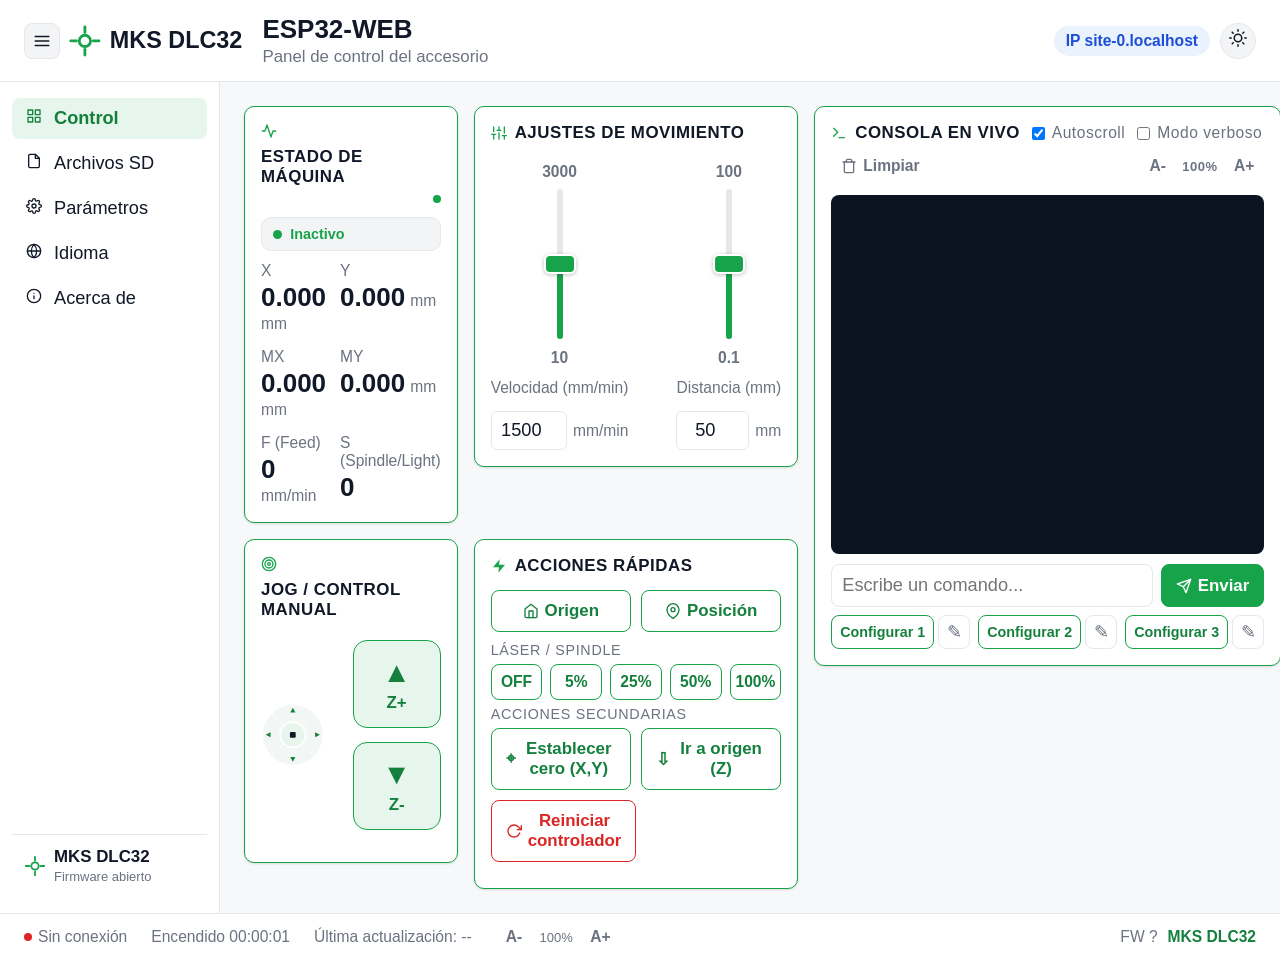
==== webui/index.html @ 7f48f583 "DLC32: WebUI nueva, LCD en español, modo láser y correcciones Firmware  - Corrige el panic "vTaskDel" ====
<!DOCTYPE html>
<html lang="es">
<head>
<meta charset="utf-8">
<meta name="viewport" content="width=device-width, initial-scale=1">
<title>MKS DLC32 - ESP32-WEB</title>
<link rel="stylesheet" href="css/style.css">
</head>
<body>

<header class="topbar">
  <div class="topbar-brand">
    <button class="sidebar-toggle" id="sidebar-toggle" type="button" title="Contraer panel" aria-label="Contraer panel" aria-expanded="true" aria-controls="sidebar">
      <svg viewBox="0 0 24 24" fill="none" stroke="currentColor" stroke-width="2" stroke-linecap="round" stroke-linejoin="round"><line x1="3" y1="6" x2="21" y2="6"></line><line x1="3" y1="12" x2="21" y2="12"></line><line x1="3" y1="18" x2="21" y2="18"></line></svg>
    </button>
    <span class="logo icon-logo"><svg viewBox="0 0 24 24" fill="none" stroke="currentColor" stroke-width="2" stroke-linecap="round" stroke-linejoin="round"><circle cx="12" cy="12" r="4"></circle><line x1="12" y1="2" x2="12" y2="6"></line><line x1="12" y1="18" x2="12" y2="22"></line><line x1="2" y1="12" x2="6" y2="12"></line><line x1="18" y1="12" x2="22" y2="12"></line></svg></span>
    <div class="brand-text">
      <div class="brand-name">MKS DLC32</div>
    </div>
  </div>
  <div class="topbar-title">
    <h1 id="board-hostname">ESP32-WEB</h1>
    <p id="page-subtitle">Panel de control del accesorio</p>
  </div>
  <div class="topbar-status">
    <span class="pill pill-ip" id="pill-ip">IP --</span>
    <button class="theme-toggle" id="theme-toggle" title="Cambiar tema">
      <span id="theme-toggle-icon"></span>
    </button>
  </div>
</header>

<div class="layout">
  <nav class="sidebar" id="sidebar">
    <ul class="nav-list">
      <li><button class="nav-item active" data-view="control" title="Control">
        <span class="nav-icon"><svg viewBox="0 0 24 24" fill="none" stroke="currentColor" stroke-width="2" stroke-linecap="round" stroke-linejoin="round"><rect x="3" y="3" width="7" height="7"></rect><rect x="14" y="3" width="7" height="7"></rect><rect x="14" y="14" width="7" height="7"></rect><rect x="3" y="14" width="7" height="7"></rect></svg></span> <span class="nav-label">Control</span>
      </button></li>
      <li><button class="nav-item" data-view="sdfile" title="Archivos SD">
        <span class="nav-icon"><svg viewBox="0 0 24 24" fill="none" stroke="currentColor" stroke-width="2" stroke-linecap="round" stroke-linejoin="round"><path d="M14 2H6a2 2 0 0 0-2 2v16a2 2 0 0 0 2 2h12a2 2 0 0 0 2-2V8z"></path><polyline points="14 2 14 8 20 8"></polyline></svg></span> <span class="nav-label">Archivos SD</span>
      </button></li>
      <li><button class="nav-item" data-view="settings" title="Parámetros">
        <span class="nav-icon"><svg viewBox="0 0 24 24" fill="none" stroke="currentColor" stroke-width="2" stroke-linecap="round" stroke-linejoin="round"><circle cx="12" cy="12" r="3"></circle><path d="M19.4 15a1.65 1.65 0 0 0 .33 1.82l.06.06a2 2 0 1 1-2.83 2.83l-.06-.06a1.65 1.65 0 0 0-1.82-.33 1.65 1.65 0 0 0-1 1.51V21a2 2 0 0 1-4 0v-.09A1.65 1.65 0 0 0 9 19.4a1.65 1.65 0 0 0-1.82.33l-.06.06a2 2 0 1 1-2.83-2.83l.06-.06a1.65 1.65 0 0 0 .33-1.82 1.65 1.65 0 0 0-1.51-1H3a2 2 0 0 1 0-4h.09A1.65 1.65 0 0 0 4.6 9a1.65 1.65 0 0 0-.33-1.82l-.06-.06a2 2 0 1 1 2.83-2.83l.06.06a1.65 1.65 0 0 0 1.82.33H9a1.65 1.65 0 0 0 1-1.51V3a2 2 0 0 1 4 0v.09a1.65 1.65 0 0 0 1 1.51 1.65 1.65 0 0 0 1.82-.33l.06-.06a2 2 0 1 1 2.83 2.83l-.06.06a1.65 1.65 0 0 0-.33 1.82V9a1.65 1.65 0 0 0 1.51 1H21a2 2 0 0 1 0 4h-.09a1.65 1.65 0 0 0-1.51 1z"></path></svg></span> <span class="nav-label">Parámetros</span>
      </button></li>
      <li><button class="nav-item" data-view="language" title="Idioma">
        <span class="nav-icon"><svg viewBox="0 0 24 24" fill="none" stroke="currentColor" stroke-width="2" stroke-linecap="round" stroke-linejoin="round"><circle cx="12" cy="12" r="10"></circle><line x1="2" y1="12" x2="22" y2="12"></line><path d="M12 2a15.3 15.3 0 0 1 4 10 15.3 15.3 0 0 1-4 10 15.3 15.3 0 0 1-4-10 15.3 15.3 0 0 1 4-10z"></path></svg></span> <span class="nav-label">Idioma</span>
      </button></li>
      <li><button class="nav-item" data-view="about" title="Acerca de">
        <span class="nav-icon"><svg viewBox="0 0 24 24" fill="none" stroke="currentColor" stroke-width="2" stroke-linecap="round" stroke-linejoin="round"><circle cx="12" cy="12" r="10"></circle><line x1="12" y1="16" x2="12" y2="12"></line><line x1="12" y1="8" x2="12.01" y2="8"></line></svg></span> <span class="nav-label">Acerca de</span>
      </button></li>
    </ul>
    <div class="sidebar-footer">
      <span class="logo-sm icon-logo"><svg viewBox="0 0 24 24" fill="none" stroke="currentColor" stroke-width="2" stroke-linecap="round" stroke-linejoin="round"><circle cx="12" cy="12" r="4"></circle><line x1="12" y1="2" x2="12" y2="6"></line><line x1="12" y1="18" x2="12" y2="22"></line><line x1="2" y1="12" x2="6" y2="12"></line><line x1="18" y1="12" x2="22" y2="12"></line></svg></span>
      <div class="sidebar-footer-text">
        <div>MKS DLC32</div>
        <small>Firmware abierto</small>
      </div>
    </div>
  </nav>

  <main class="content">

    <!-- ============ VISTA: CONTROL ============ -->
    <section id="view-control" class="view active">
      <div class="grid-control">
       <div class="control-left">

        <div class="card">
          <div class="card-header"><span class="card-icon"><svg viewBox="0 0 24 24" fill="none" stroke="currentColor" stroke-width="2" stroke-linecap="round" stroke-linejoin="round"><polyline points="22 12 18 12 15 21 9 3 6 12 2 12"></polyline></svg></span> ESTADO DE MÁQUINA <span class="state-dot" id="machine-state-dot"></span></div>
          <div class="job-status is-idle" id="job-status">
            <span class="job-status-text"><span class="job-status-dot"></span><span id="job-status-text">Inactivo</span></span>
            <span class="job-status-file" id="job-status-file" hidden></span>
          </div>
          <div class="status-grid">
            <div class="status-item"><label>X</label><span id="stat-x">0.000</span> <small>mm</small></div>
            <div class="status-item"><label>Y</label><span id="stat-y">0.000</span> <small>mm</small></div>
            <div class="status-item"><label>MX</label><span id="stat-mx">0.000</span> <small>mm</small></div>
            <div class="status-item"><label>MY</label><span id="stat-my">0.000</span> <small>mm</small></div>
            <div class="status-item"><label>F (Feed)</label><span id="stat-feed">0</span> <small>mm/min</small></div>
            <div class="status-item"><label>S (Spindle/Light)</label><span id="stat-spindle">0</span></div>
          </div>
        </div>

        <div class="card">
          <div class="card-header"><span class="card-icon"><svg viewBox="0 0 24 24" fill="none" stroke="currentColor" stroke-width="2" stroke-linecap="round" stroke-linejoin="round"><line x1="4" y1="21" x2="4" y2="14"></line><line x1="4" y1="10" x2="4" y2="3"></line><line x1="12" y1="21" x2="12" y2="12"></line><line x1="12" y1="8" x2="12" y2="3"></line><line x1="20" y1="21" x2="20" y2="16"></line><line x1="20" y1="12" x2="20" y2="3"></line><line x1="1" y1="14" x2="7" y2="14"></line><line x1="9" y1="8" x2="15" y2="8"></line><line x1="17" y1="16" x2="23" y2="16"></line></svg></span> AJUSTES DE MOVIMIENTO</div>
          <div class="settings-row">
            <div class="slider-block">
              <div class="slider-label-v" id="jog-speed-max">3000</div>
              <div class="vslider" id="jog-speed-vslider">
                <input type="range" id="jog-speed" min="10" max="3000" value="1500" class="vslider-native">
                <div class="vslider-track">
                  <div class="vslider-fill" id="jog-speed-fill"></div>
                  <div class="vslider-thumb" id="jog-speed-thumb"></div>
                </div>
              </div>
              <div class="slider-label-v slider-min-v">10</div>
              <div class="slider-title">Velocidad (mm/min)</div>
              <div class="number-input">
                <input type="number" id="jog-speed-num" min="10" max="20000" value="1500">
                <span>mm/min</span>
              </div>
            </div>
            <div class="slider-block">
              <div class="slider-label-v" id="jog-dist-max">100</div>
              <div class="vslider" id="jog-dist-vslider">
                <input type="range" id="jog-dist" min="0.1" max="100" step="0.1" value="50" class="vslider-native">
                <div class="vslider-track">
                  <div class="vslider-fill" id="jog-dist-fill"></div>
                  <div class="vslider-thumb" id="jog-dist-thumb"></div>
                </div>
              </div>
              <div class="slider-label-v slider-min-v">0.1</div>
              <div class="slider-title">Distancia (mm)</div>
              <div class="number-input">
                <input type="number" id="jog-dist-num" min="0.1" max="1000" step="0.1" value="50">
                <span>mm</span>
              </div>
            </div>
          </div>
        </div>

        <div class="card">
          <div class="card-header"><span class="card-icon"><svg viewBox="0 0 24 24" fill="none" stroke="currentColor" stroke-width="2" stroke-linecap="round" stroke-linejoin="round"><circle cx="12" cy="12" r="10"></circle><circle cx="12" cy="12" r="6"></circle><circle cx="12" cy="12" r="2"></circle></svg></span> JOG / CONTROL MANUAL</div>
          <div class="jogdial-wrap">
            <svg class="jogdial" viewBox="0 0 200 200">
              <path class="jog-wedge" data-jog="Y+" d="M32.83,32.83 A95,95 0 0,1 167.17,32.83 L129.7,70.3 A42,42 0 0,0 70.3,70.3 Z"></path>
              <path class="jog-wedge" data-jog="X+" d="M167.17,32.83 A95,95 0 0,1 167.17,167.17 L129.7,129.7 A42,42 0 0,0 129.7,70.3 Z"></path>
              <path class="jog-wedge" data-jog="Y-" d="M167.17,167.17 A95,95 0 0,1 32.83,167.17 L70.3,129.7 A42,42 0 0,0 129.7,129.7 Z"></path>
              <path class="jog-wedge" data-jog="X-" d="M32.83,167.17 A95,95 0 0,1 32.83,32.83 L70.3,70.3 A42,42 0 0,0 70.3,129.7 Z"></path>
              <polygon class="jog-arrow" points="100,15 92,30 108,30" data-jog="Y+"></polygon>
              <polygon class="jog-arrow" points="185,100 170,92 170,108" data-jog="X+"></polygon>
              <polygon class="jog-arrow" points="100,185 92,170 108,170" data-jog="Y-"></polygon>
              <polygon class="jog-arrow" points="15,100 30,92 30,108" data-jog="X-"></polygon>
              <circle class="jog-center" id="jog-stop" cx="100" cy="100" r="38"></circle>
              <g class="jog-center-icon" transform="translate(82,82) scale(1.5)" fill="currentColor" pointer-events="none">
                <rect x="6" y="6" width="12" height="12" rx="2"></rect>
              </g>
            </svg>
            <div class="jog-z-controls">
              <button class="jog-z-btn" data-jog="Z+" title="Z arriba">&#9650;<span>Z+</span></button>
              <button class="jog-z-btn" data-jog="Z-" title="Z abajo">&#9660;<span>Z-</span></button>
            </div>
          </div>
        </div>

        <div class="card">
          <div class="card-header"><span class="card-icon"><svg viewBox="0 0 24 24" fill="currentColor" stroke="none"><polygon points="13 2 3 14 12 14 11 22 21 10 12 10 13 2"></polygon></svg></span> ACCIONES RÁPIDAS</div>
          <div class="quick-actions-grid">
            <button class="btn btn-outline" id="btn-home"><span class="btn-icon"><svg viewBox="0 0 24 24" fill="none" stroke="currentColor" stroke-width="2" stroke-linecap="round" stroke-linejoin="round"><path d="M3 9l9-7 9 7v11a2 2 0 0 1-2 2H5a2 2 0 0 1-2-2z"></path><polyline points="9 22 9 12 15 12 15 22"></polyline></svg></span> Origen</button>
            <button class="btn btn-outline" id="btn-position"><span class="btn-icon"><svg viewBox="0 0 24 24" fill="none" stroke="currentColor" stroke-width="2" stroke-linecap="round" stroke-linejoin="round"><path d="M21 10c0 7-9 13-9 13s-9-6-9-13a9 9 0 0 1 18 0z"></path><circle cx="12" cy="10" r="3"></circle></svg></span> Posición</button>
          </div>
          <div class="quick-actions-label">LÁSER / SPINDLE</div>
          <div class="laser-power-row">
            <button class="btn btn-outline btn-power" data-power="0">OFF</button>
            <button class="btn btn-outline btn-power" data-power="5">5%</button>
            <button class="btn btn-outline btn-power" data-power="25">25%</button>
            <button class="btn btn-outline btn-power" data-power="50">50%</button>
            <button class="btn btn-outline btn-power" data-power="100">100%</button>
          </div>
          <div class="quick-actions-label">ACCIONES SECUNDARIAS</div>
          <div class="quick-actions-grid">
            <button class="btn btn-outline" id="btn-zero"><span>&#8982;</span> Establecer cero (X,Y)</button>
            <button class="btn btn-outline" id="btn-goorigin"><span>&#8681;</span> Ir a origen (Z)</button>
          </div>
          <div class="quick-actions-grid">
            <button class="btn btn-outline btn-stop" id="btn-reset-controller"><span class="btn-icon"><svg viewBox="0 0 24 24" fill="none" stroke="currentColor" stroke-width="2" stroke-linecap="round" stroke-linejoin="round"><polyline points="23 4 23 10 17 10"></polyline><path d="M20.49 15a9 9 0 1 1-2.12-9.36L23 10"></path></svg></span> Reiniciar controlador</button>
          </div>
        </div>

       </div>

        <div class="card card-console">
          <div class="card-header">
            <span class="card-icon"><svg viewBox="0 0 24 24" fill="none" stroke="currentColor" stroke-width="2" stroke-linecap="round" stroke-linejoin="round"><polyline points="4 17 10 11 4 5"></polyline><line x1="12" y1="19" x2="20" y2="19"></line></svg></span> CONSOLA EN VIVO
            <label class="switch-label"><input type="checkbox" id="console-autoscroll" checked> Autoscroll</label>
            <label class="switch-label"><input type="checkbox" id="console-verbose"> Modo verboso</label>
            <button class="btn btn-ghost btn-sm" id="console-clear"><span class="btn-icon"><svg viewBox="0 0 24 24" fill="none" stroke="currentColor" stroke-width="2" stroke-linecap="round" stroke-linejoin="round"><polyline points="3 6 5 6 21 6"></polyline><path d="M19 6v14a2 2 0 0 1-2 2H7a2 2 0 0 1-2-2V6m3 0V4a2 2 0 0 1 2-2h4a2 2 0 0 1 2 2v2"></path></svg></span> Limpiar</button>
            <div class="text-size-control">
              <button class="btn btn-ghost btn-sm" id="text-size-dec" title="Reducir texto">A-</button>
              <span id="text-size-label">100%</span>
              <button class="btn btn-ghost btn-sm" id="text-size-inc" title="Agrandar texto">A+</button>
            </div>
          </div>
          <div class="console-output" id="console-output"></div>
          <div class="console-input-row">
            <input type="text" id="console-input" placeholder="Escribe un comando...">
            <button class="btn btn-primary" id="console-send"><span class="btn-icon"><svg viewBox="0 0 24 24" fill="none" stroke="currentColor" stroke-width="2" stroke-linecap="round" stroke-linejoin="round"><line x1="22" y1="2" x2="11" y2="13"></line><polygon points="22 2 15 22 11 13 2 9 22 2"></polygon></svg></span> Enviar</button>
          </div>
          <div class="console-macros" id="console-macros">
            <div class="console-macro" data-slot="1">
              <button class="btn btn-outline console-macro-btn" id="console-macro-1-btn">Macro 1</button>
              <button class="console-macro-edit" id="console-macro-1-edit" title="Configurar">&#9998;</button>
            </div>
            <div class="console-macro" data-slot="2">
              <button class="btn btn-outline console-macro-btn" id="console-macro-2-btn">Macro 2</button>
              <button class="console-macro-edit" id="console-macro-2-edit" title="Configurar">&#9998;</button>
            </div>
            <div class="console-macro" data-slot="3">
              <button class="btn btn-outline console-macro-btn" id="console-macro-3-btn">Macro 3</button>
              <button class="console-macro-edit" id="console-macro-3-edit" title="Configurar">&#9998;</button>
            </div>
          </div>
        </div>

      </div>
    </section>

    <!-- ============ VISTA: SD FILE ============ -->
    <section id="view-sdfile" class="view">
      <div class="grid-sdfile">

        <div class="card card-sdlist">
          <div class="card-header">
            <span class="card-icon"><svg viewBox="0 0 24 24" fill="none" stroke="currentColor" stroke-width="2" stroke-linecap="round" stroke-linejoin="round"><path d="M14 2H6a2 2 0 0 0-2 2v16a2 2 0 0 0 2 2h12a2 2 0 0 0 2-2V8z"></path><polyline points="14 2 14 8 20 8"></polyline></svg></span> ARCHIVOS SD
            <div class="sd-search">
              <input type="text" id="sd-search" placeholder="Buscar archivo...">
            </div>
            <button class="btn btn-outline btn-sm" id="sd-refresh"><span class="btn-icon"><svg viewBox="0 0 24 24" fill="none" stroke="currentColor" stroke-width="2" stroke-linecap="round" stroke-linejoin="round"><polyline points="23 4 23 10 17 10"></polyline><polyline points="1 20 1 14 7 14"></polyline><path d="M3.51 9a9 9 0 0 1 14.85-3.36L23 10M1 14l4.64 4.36A9 9 0 0 0 20.49 15"></path></svg></span> Actualizar</button>
            <button class="btn btn-primary btn-sm" id="sd-upload-btn"><span class="btn-icon"><svg viewBox="0 0 24 24" fill="none" stroke="currentColor" stroke-width="2" stroke-linecap="round" stroke-linejoin="round"><path d="M21 15v4a2 2 0 0 1-2 2H5a2 2 0 0 1-2-2v-4"></path><polyline points="17 8 12 3 7 8"></polyline><line x1="12" y1="3" x2="12" y2="15"></line></svg></span> Subir archivo</button>
            <input type="file" id="sd-upload-input" hidden multiple>
          </div>
          <div class="sd-upload-progress" id="sd-upload-progress" hidden>
            <div class="sd-upload-progress-label" id="sd-upload-progress-label"></div>
            <div class="sd-upload-progress-track"><div class="sd-upload-progress-fill" id="sd-upload-progress-fill"></div></div>
          </div>
          <div class="sd-filters">
            <div class="filter-block">
              <label>Ordenar por</label>
              <select id="sd-sort"><option value="name-asc">Nombre (A-Z)</option><option value="name-desc">Nombre (Z-A)</option><option value="size-desc">Tamaño (mayor)</option><option value="size-asc">Tamaño (menor)</option></select>
            </div>
            <div class="filter-block">
              <label>Mostrar</label>
              <select id="sd-page-size"><option value="50">50</option><option value="100">100</option><option value="999999">Todos</option></select>
            </div>
          </div>
          <table class="sd-table">
            <thead><tr><th></th><th>Archivo</th><th>Tamaño</th><th>Estado</th></tr></thead>
            <tbody id="sd-table-body"></tbody>
          </table>
          <div class="sd-footer">
            <span id="sd-space-label">SD -- | Usado -- | Libre --</span>
            <div class="sd-space-bar"><div class="sd-space-bar-fill" id="sd-space-fill"></div></div>
            <span id="sd-space-pct">0%</span>
          </div>
        </div>

        <div class="card card-sddetails">
          <div class="card-header"><span class="card-icon"><svg viewBox="0 0 24 24" fill="none" stroke="currentColor" stroke-width="2" stroke-linecap="round" stroke-linejoin="round"><path d="M14 2H6a2 2 0 0 0-2 2v16a2 2 0 0 0 2 2h12a2 2 0 0 0 2-2V8z"></path><polyline points="14 2 14 8 20 8"></polyline></svg></span> DETALLES DEL ARCHIVO</div>
          <div id="sd-details-empty" class="sd-details-empty">Selecciona un archivo de la lista.</div>
          <div id="sd-details-body" class="sd-details-body" hidden>
            <div class="sd-details-title"><span id="sd-detail-name"></span></div>
            <div class="sd-details-grid">
              <div><label>Tamaño</label><span id="sd-detail-size"></span></div>
              <div><label>Modificado</label><span id="sd-detail-modified"></span></div>
            </div>

            <div class="sd-preview-header">
              VISTA PREVIA DEL TRABAJO
              <button class="btn btn-ghost btn-sm" id="sd-preview-load-btn">Cargar vista previa</button>
            </div>
            <div id="sd-preview-body" hidden>
              <div class="sd-preview-grid">
                <div class="sd-preview-canvas-wrap">
                  <svg id="sd-preview-svg" viewBox="0 0 200 200" preserveAspectRatio="xMidYMid meet"></svg>
                </div>
                <div class="sd-preview-stats">
                  <div><label>Dimensiones</label><span id="sd-preview-dims">--</span></div>
                  <div><label>Recorrido estimado</label><span id="sd-preview-travel">--</span></div>
                  <div><label>Puntos totales</label><span id="sd-preview-points">--</span></div>
                </div>
              </div>
            </div>
            <div id="sd-preview-loading" hidden>Leyendo archivo...</div>

            <div class="sd-actions">
              <button class="btn btn-primary" id="sd-run-btn">
                <span class="btn-icon" id="sd-run-icon"><svg viewBox="0 0 24 24" fill="currentColor"><polygon points="5 3 19 12 5 21 5 3"></polygon></svg></span>
                <span id="sd-run-label">Iniciar trabajo</span>
              </button>
              <button class="btn btn-outline btn-stop" id="sd-stop-btn"><span class="btn-icon"><svg viewBox="0 0 24 24" fill="currentColor"><rect x="5" y="5" width="14" height="14" rx="1"></rect></svg></span> Detener</button>
            </div>
            <div class="sd-actions">
              <button class="btn btn-outline" id="sd-frame-btn"><span class="btn-icon"><svg viewBox="0 0 24 24" fill="none" stroke="currentColor" stroke-width="2" stroke-linecap="round" stroke-linejoin="round"><rect x="3" y="3" width="18" height="18" rx="2"></rect></svg></span> Encuadrar</button>
            </div>
            <div class="sd-actions">
              <button class="btn btn-outline" id="sd-download-btn"><span class="btn-icon"><svg viewBox="0 0 24 24" fill="none" stroke="currentColor" stroke-width="2" stroke-linecap="round" stroke-linejoin="round"><path d="M21 15v4a2 2 0 0 1-2 2H5a2 2 0 0 1-2-2v-4"></path><polyline points="7 10 12 15 17 10"></polyline><line x1="12" y1="15" x2="12" y2="3"></line></svg></span> Descargar</button>
              <button class="btn btn-outline" id="sd-rename-btn"><span class="btn-icon"><svg viewBox="0 0 24 24" fill="none" stroke="currentColor" stroke-width="2" stroke-linecap="round" stroke-linejoin="round"><path d="M17 3a2.85 2.83 0 1 1 4 4L7.5 20.5 2 22l1.5-5.5z"></path></svg></span> Renombrar</button>
              <button class="btn btn-outline" id="sd-delete-btn"><span class="btn-icon"><svg viewBox="0 0 24 24" fill="none" stroke="currentColor" stroke-width="2" stroke-linecap="round" stroke-linejoin="round"><polyline points="3 6 5 6 21 6"></polyline><path d="M19 6v14a2 2 0 0 1-2 2H7a2 2 0 0 1-2-2V6m3 0V4a2 2 0 0 1 2-2h4a2 2 0 0 1 2 2v2"></path></svg></span> Eliminar</button>
            </div>
          </div>

          <div class="sd-activity-header">
            ACTIVIDAD RECIENTE
            <button class="btn btn-ghost btn-sm" id="sd-activity-toggle">Ver todo</button>
          </div>
          <div id="sd-activity-list" class="sd-activity-list"></div>
        </div>

      </div>
    </section>

    <!-- ============ VISTA: SETTINGS ============ -->
    <section id="view-settings" class="view">
      <div class="settings-toolbar card">
        <div class="settings-toolbar-title"><span class="card-icon"><svg viewBox="0 0 24 24" fill="none" stroke="currentColor" stroke-width="2" stroke-linecap="round" stroke-linejoin="round"><line x1="4" y1="21" x2="4" y2="14"></line><line x1="4" y1="10" x2="4" y2="3"></line><line x1="12" y1="21" x2="12" y2="12"></line><line x1="12" y1="8" x2="12" y2="3"></line><line x1="20" y1="21" x2="20" y2="16"></line><line x1="20" y1="12" x2="20" y2="3"></line><line x1="1" y1="14" x2="7" y2="14"></line><line x1="9" y1="8" x2="15" y2="8"></line><line x1="17" y1="16" x2="23" y2="16"></line></svg></span> CONFIGURACIÓN DEL CONTROLADOR</div>
        <div class="settings-toolbar-actions">
          <button class="btn btn-primary" id="settings-save-btn" disabled>&#10003; Guardar cambios</button>
          <button class="btn btn-outline" id="settings-restore-btn">&#8635; Restaurar respaldo</button>
          <button class="btn btn-outline" id="settings-export-btn">&#8681; Exportar configuración</button>
          <button class="btn btn-outline" id="settings-import-btn">&#8682; Importar configuración</button>
          <input type="file" id="settings-import-input" hidden accept=".txt">
          <button class="btn btn-outline" id="settings-defaults-btn">&#8634; Valores por defecto</button>
        </div>
        <div class="settings-search-row">
          <input type="text" id="settings-search" placeholder="Buscar parámetro...">
          <select id="settings-category-filter"><option value="">Todas las categorías</option></select>
        </div>
      </div>

      <div class="settings-body">
        <div class="card settings-catlist" id="settings-catlist"></div>

        <div class="card settings-table-card">
          <div class="card-header">PARÁMETROS</div>
          <div class="settings-table-wrap">
            <table class="settings-table">
              <thead><tr><th>Código</th><th>Valor</th><th>Unidad</th><th>Parámetro</th><th>Descripción</th></tr></thead>
              <tbody id="settings-table-body"></tbody>
            </table>
          </div>
        </div>

        <div class="settings-side">
          <div class="card">
            <div class="card-header">RESUMEN DE CAMBIOS <span class="sd-badge" id="settings-pending-count">0</span></div>
            <div id="settings-pending-list" class="settings-pending-list"></div>
            <div class="settings-pending-hint" id="settings-pending-hint" hidden>Los cambios no se han aplicado aún. Presiona "Guardar cambios" para enviarlos al controlador.</div>
          </div>
          <div class="card">
            <div class="card-header">ESTADO DE VALIDACIÓN</div>
            <div class="settings-validation-row"><span>Última confirmación del controlador</span><span class="sd-badge" id="settings-validation-syntax">Sin verificar</span></div>
            <div class="settings-validation-row" id="settings-validation-errors-row" hidden><span>Detalle</span><span id="settings-validation-detail"></span></div>
          </div>
          <div class="card settings-tip">
            <div class="card-header">APLICAR CON SEGURIDAD</div>
            <p>Cada "Guardar cambios" respalda automáticamente los valores anteriores. Si algo sale mal, usa "Restaurar respaldo".</p>
          </div>
        </div>
      </div>
    </section>

    <!-- ============ VISTA: ABOUT ============ -->
    <section id="view-about" class="view">
      <div class="about-body">
        <div class="card about-card">
          <div class="card-header"><span class="card-icon"><svg viewBox="0 0 24 24" fill="none" stroke="currentColor" stroke-width="2" stroke-linecap="round" stroke-linejoin="round"><circle cx="12" cy="12" r="10"></circle><line x1="12" y1="16" x2="12" y2="12"></line><line x1="12" y1="8" x2="12.01" y2="8"></line></svg></span> ACERCA DE</div>
          <div class="about-hero">
            <span class="logo icon-logo"><svg viewBox="0 0 24 24" fill="none" stroke="currentColor" stroke-width="2" stroke-linecap="round" stroke-linejoin="round"><circle cx="12" cy="12" r="4"></circle><line x1="12" y1="2" x2="12" y2="6"></line><line x1="12" y1="18" x2="12" y2="22"></line><line x1="2" y1="12" x2="6" y2="12"></line><line x1="18" y1="12" x2="22" y2="12"></line></svg></span>
            <div>
              <div class="about-title">MKS DLC32 Firmware</div>
              <p class="about-desc">Firmware Grbl_ESP32 para la controladora MKS DLC32, con interfaz web integrada y pantalla táctil. Pensado para láser y CNC de uso general.</p>
            </div>
          </div>
          <div class="settings-validation-row"><span>Firmware</span><span class="sd-badge" id="about-fw">--</span></div>
          <div class="settings-validation-row"><span>Destino</span><span id="about-target">--</span></div>
          <div class="settings-validation-row"><span>Hardware</span><span id="about-hw">--</span></div>
          <div class="settings-validation-row"><span>Nombre de host</span><span id="about-host">--</span></div>
          <div class="settings-validation-row"><span>Dirección IP</span><span id="about-ip">--</span></div>
          <div class="settings-validation-row"><span>Versión de la WebUI</span><span id="about-webui">--</span></div>
        </div>

        <div class="card about-card">
          <div class="card-header"><span class="card-icon"><svg viewBox="0 0 24 24" fill="none" stroke="currentColor" stroke-width="2" stroke-linecap="round" stroke-linejoin="round"><path d="M4 19.5A2.5 2.5 0 0 1 6.5 17H20"></path><path d="M6.5 2H20v20H6.5A2.5 2.5 0 0 1 4 19.5v-15A2.5 2.5 0 0 1 6.5 2z"></path></svg></span> CRÉDITOS Y LICENCIA</div>
          <ul class="about-links">
            <li><a href="https://github.com/charlymigenes-ux/MKS-DLC32-FIRMWARE" target="_blank" rel="noopener">Repositorio de esta versión</a><span>Código fuente, descargas y registro de cambios.</span></li>
            <li><a href="https://github.com/makerbase-mks/MKS-DLC32-FIRMWARE" target="_blank" rel="noopener">MKS DLC32 (Makerbase)</a><span>Firmware original en el que se basa esta versión.</span></li>
            <li><a href="https://github.com/bdring/Grbl_Esp32" target="_blank" rel="noopener">Grbl_ESP32</a><span>Núcleo de control de movimiento para ESP32.</span></li>
            <li><a href="https://github.com/gnea/grbl" target="_blank" rel="noopener">Grbl</a><span>Intérprete de G-code y planificador de movimiento originales.</span></li>
            <li><a href="https://lvgl.io" target="_blank" rel="noopener">LVGL</a><span>Biblioteca gráfica de la pantalla táctil.</span></li>
          </ul>
          <p class="about-license">Este programa es software libre: puedes redistribuirlo y modificarlo bajo los términos de la <b>GNU General Public License v3</b>. Se distribuye sin ninguna garantía.</p>
        </div>
      </div>
    </section>

    <!-- ============ VISTA: LANGUAGE ============ -->
    <section id="view-language" class="view">
      <div class="lang-toolbar card">
        <div class="settings-toolbar-title"><span class="card-icon"><svg viewBox="0 0 24 24" fill="none" stroke="currentColor" stroke-width="2" stroke-linecap="round" stroke-linejoin="round"><circle cx="12" cy="12" r="10"></circle><line x1="2" y1="12" x2="22" y2="12"></line><path d="M12 2a15.3 15.3 0 0 1 4 10 15.3 15.3 0 0 1-4 10 15.3 15.3 0 0 1-4-10 15.3 15.3 0 0 1 4-10z"></path></svg></span> IDIOMAS</div>
        <p class="lang-hint">Aquí se cambian dos cosas: el idioma de <b>esta interfaz web</b> (se guarda en tu navegador) y el de la <b>pantalla LCD del equipo</b> (parámetro <code>$40</code> del controlador). Ninguna de las dos necesita botón de guardar.</p>
      </div>

      <div class="lang-body">
        <div class="card">
          <div class="card-header">IDIOMA DE ESTA WEBUI</div>
          <div class="lang-options">
            <button type="button" class="lang-option" data-uilang="es">
              <span class="lang-native">Español</span>
              <span class="lang-name">Interfaz en español</span>
              <span class="lang-code">ES</span>
            </button>
            <button type="button" class="lang-option" data-uilang="en">
              <span class="lang-native">English</span>
              <span class="lang-name">Interfaz en inglés</span>
              <span class="lang-code">EN</span>
            </button>
          </div>
          <div class="settings-validation-row"><span>Idioma de la interfaz</span><span class="sd-badge" id="uilang-current">Español</span></div>
          <div class="settings-validation-row"><span>Alcance</span><span id="uilang-msg">Menús, tablas, avisos y mensajes de esta web. No toca la consola ni la pantalla LCD.</span></div>
        </div>

        <div class="card">
          <div class="card-header">IDIOMA DE LA PANTALLA (LCD)</div>
          <div class="lang-options">
            <button type="button" class="lang-option" data-lang="0">
              <span class="lang-native">中文</span>
              <span class="lang-name">Chino</span>
              <span class="lang-code">$40=0</span>
            </button>
            <button type="button" class="lang-option" data-lang="1">
              <span class="lang-native">English</span>
              <span class="lang-name">Inglés</span>
              <span class="lang-code">$40=1</span>
            </button>
            <button type="button" class="lang-option" data-lang="2">
              <span class="lang-native">Deutsch</span>
              <span class="lang-name">Alemán</span>
              <span class="lang-code">$40=2</span>
            </button>
            <button type="button" class="lang-option" data-lang="3">
              <span class="lang-native">Español</span>
              <span class="lang-name">Español</span>
              <span class="lang-code">$40=3</span>
            </button>
          </div>
          <div class="settings-validation-row"><span>Idioma actual</span><span class="sd-badge" id="lang-current">Leyendo…</span></div>
          <div class="settings-validation-row"><span>Última operación</span><span id="lang-msg">—</span></div>
        </div>
      </div>

      <div class="card settings-tip lang-notes">
        <div class="card-header">NOTAS</div>
        <p>• El cambio de la pantalla es inmediato: el controlador recarga los textos del LCD en menos de un segundo. Si la página abierta no cambia de texto, entra y sale de esa página.</p>
        <p>• 中文 y Deutsch muestran los textos en inglés: en el firmware solo existen <code>language_en.h</code> (inglés) y <code>language_es.h</code> (español).</p>
        <p>• El botón 中文 de la pantalla puede salir con un recuadro: la fuente del LCD <code>dlc32Font</code> no incluye glifos chinos (sí tiene tildes, ñ, ¿ y ¡).</p>
        <p>• El idioma de la pantalla se guarda en NVS: sobrevive a los reinicios. El de esta web se guarda en el navegador (localStorage) y no afecta a nadie más.</p>
      </div>
    </section>

  </main>
</div>

<footer class="statusbar">
  <span class="status-left"><span class="dot" id="conn-status-dot"></span> <span id="conn-status-text">Conectando…</span></span>
  <span id="uptime-label">Encendido --</span>
  <span id="last-update-label">Última actualización: --</span>
  <div class="text-size-control">
    <button class="btn btn-ghost btn-sm" id="text-size-dec-2" title="Reducir texto">A-</button>
    <span id="text-size-label-2">100%</span>
    <button class="btn btn-ghost btn-sm" id="text-size-inc-2" title="Agrandar texto">A+</button>
  </div>
  <span class="status-right">
    <span id="footer-fw-version" class="footer-fw-plain">FW --</span>
    <a href="https://github.com/charlymigenes-ux/MKS-DLC32-FIRMWARE" target="_blank" rel="noopener" class="footer-link">MKS DLC32</a>
  </span>
</footer>

<script src="js/i18n.js"></script>
<script src="js/app.js"></script>
</body>
</html>
---- webui/css/style.css ----
html{font-size:16px;}
:root{
  --green:#16a34a;
  --green-dark:#15803d;
  --green-light:#e6f6ec;
  --border:#e5e7eb;
  --text:#111827;
  --text-muted:#6b7280;
  --bg:#f7f8f9;
  --card-bg:#ffffff;
  --danger:#dc2626;
  --amber:#f59e0b;
  --surface-2:#f3f4f6;
  --divider:#f1f2f4;
  --input-bg:#ffffff;
}
body.dark{
  --green:#22c55e;
  --green-dark:#39ff6a;
  --green-light:#0f2e1c;
  --border:#2a2f38;
  --text:#e5e7eb;
  --text-muted:#9ca3af;
  --bg:#111418;
  --card-bg:#1a1d23;
  --surface-2:#242830;
  --divider:#2a2f38;
  --input-bg:#20242c;
}
body.dark .text-size-control span{color:var(--green-dark);}
*{box-sizing:border-box;}
body{
  margin:0;
  font-family:-apple-system,BlinkMacSystemFont,"Segoe UI",Roboto,Helvetica,Arial,sans-serif;
  background:var(--bg);
  color:var(--text);
  font-size:1.137rem;
  transition:background .2s,color .2s;
}
button,input,select{font-family:inherit;font-size:inherit;}

/* Topbar */
.topbar{
  display:flex;
  align-items:center;
  gap:20px;
  padding:14px 24px;
  background:var(--card-bg);
  border-bottom:1px solid var(--border);
}
.topbar-brand{display:flex;align-items:center;gap:8px;}
.logo{font-size:2.113rem;color:var(--green);}
.icon-logo svg{width:1em;height:1em;display:block;}
.logo-sm{width:22px;height:22px;color:var(--green);}
.logo-sm svg{width:22px;height:22px;display:block;}
.nav-icon svg{width:16px;height:16px;}
.btn-icon{display:inline-flex;}
.btn-icon svg{width:16px;height:16px;display:block;}
.brand-name{font-weight:700;font-size:1.463rem;color:var(--text);}
.topbar-title{flex:1;}
.topbar-title h1{margin:0;font-size:1.625rem;}
.topbar-title p{margin:2px 0 0;color:var(--text-muted);font-size:1.056rem;}
.topbar-status{display:flex;gap:10px;align-items:center;}
.pill{
  display:flex;align-items:center;gap:6px;
  padding:6px 12px;border-radius:20px;font-size:0.975rem;font-weight:600;
  background:var(--surface-2);color:var(--text-muted);
}
.pill-fw{background:var(--green-light);color:var(--green-dark);}
.pill-ip{background:#eaf2fd;color:#1d4ed8;}
.theme-toggle{
  width:36px;height:36px;border-radius:50%;border:1px solid var(--border);
  background:var(--surface-2);color:var(--text);cursor:pointer;
  display:flex;align-items:center;justify-content:center;font-size:1.056rem;
}
.theme-toggle:hover{background:var(--green-light);}
.theme-toggle svg{width:18px;height:18px;}

/* Layout */
.layout{display:flex;min-height:calc(100vh - 130px);}
.sidebar{
  width:220px;flex-shrink:0;overflow:hidden;transition:width .2s ease,padding .2s ease;
  background:var(--card-bg);
  border-right:1px solid var(--border);
  display:flex;flex-direction:column;justify-content:space-between;
  padding:16px 12px;
}
.nav-list{list-style:none;margin:0;padding:0;display:flex;flex-direction:column;gap:4px;}
.nav-item{
  display:flex;align-items:center;gap:10px;
  width:100%;padding:10px 12px;border:none;background:none;
  border-radius:8px;font-size:1.137rem;color:var(--text);cursor:pointer;text-align:left;
}
.nav-item:hover:not(:disabled){background:var(--surface-2);}
.nav-item.active{background:var(--green-light);color:var(--green-dark);font-weight:600;}
.nav-item.nav-disabled{color:#c1c5cb;cursor:not-allowed;}
.nav-icon{width:20px;text-align:center;flex-shrink:0;}
.nav-label{white-space:nowrap;}

/* Panel lateral contraible (boton en la barra superior; estado en localStorage) */
.sidebar-toggle{
  width:36px;height:36px;flex-shrink:0;border-radius:8px;border:1px solid var(--border);
  background:var(--surface-2);color:var(--text);cursor:pointer;
  display:flex;align-items:center;justify-content:center;
}
.sidebar-toggle:hover{background:var(--green-light);color:var(--green-dark);}
.sidebar-toggle svg{width:18px;height:18px;}
body.sidebar-collapsed .sidebar{width:64px;padding:16px 8px;}
body.sidebar-collapsed .nav-label,body.sidebar-collapsed .sidebar-footer-text{display:none;}
body.sidebar-collapsed .nav-item{justify-content:center;padding:10px 0;}
body.sidebar-collapsed .sidebar-footer{justify-content:center;padding:12px 0;}
.sidebar-footer{display:flex;align-items:center;gap:8px;padding:12px;border-top:1px solid var(--border);}
.sidebar-footer-text{font-size:0.975rem;color:var(--text-muted);}
.sidebar-footer-text div{font-weight:700;color:var(--text);font-size:1.056rem;}

.content{flex:1;padding:24px;overflow-x:auto;}
.view{display:none;}
.view.active{display:block;}

/* Cards */
.card{
  background:var(--card-bg);
  border:1px solid #16a34a;
  border-radius:10px;
  padding:16px;
  box-shadow:0 1px 3px rgba(0,0,0,.08), 0 1px 2px rgba(0,0,0,.05);
  animation:card-bevel 3s ease-in-out infinite alternate;
}
@keyframes card-bevel{
  from{border-color:#16a34a;}
  to{border-color:#22c55e;}
}
.card-header{
  display:flex;align-items:center;gap:8px;flex-wrap:wrap;
  font-weight:700;font-size:1.056rem;letter-spacing:.03em;color:var(--text);
  margin-bottom:14px;
}
.card-icon{color:var(--green);display:inline-flex;}
.card-icon svg{width:16px;height:16px;}
.state-dot{width:8px;height:8px;border-radius:50%;background:var(--green);margin-left:auto;}

/* Estado del trabajo: dice con texto si hay un trabajo en curso, pausado,
   finalizado o detenido (el punto de color por si solo no lo cuenta). */
.job-status{display:flex;align-items:center;justify-content:space-between;gap:.6rem;flex-wrap:wrap;margin:.15rem 0 .7rem;padding:.5rem .7rem;border:1px solid var(--border);border-radius:10px;background:var(--surface-2);font-weight:700;font-size:.9rem;}
.job-status-text{display:inline-flex;align-items:center;min-width:0;}
.job-status-dot{width:9px;height:9px;border-radius:50%;background:currentColor;margin-right:.5rem;flex:none;}
.job-status-file{font-weight:500;font-size:.82rem;color:var(--text-muted);word-break:break-all;text-align:right;}
.job-status.is-idle{color:var(--green);}
.job-status.is-run,.job-status.is-paused{color:var(--amber);}
.job-status.is-paused{border-style:dashed;}
.job-status.is-alarm,.job-status.is-stopped{color:var(--danger);}
.job-status.is-done{color:var(--green-dark);}

/* Control grid */
.grid-control{
  display:flex;
  align-items:stretch;
  gap:16px;
}
.control-left{
  flex:1 1 65%;
  display:grid;
  grid-template-columns:1fr 1fr;
  grid-template-rows:auto auto;
  gap:16px;
  align-items:start;
}
.card-console{flex:1 1 35%;display:flex;flex-direction:column;max-height:560px;}
.card-console .console-output{flex:1;max-height:none;min-height:0;}

.status-grid{display:grid;grid-template-columns:1fr 1fr;gap:14px;}
.status-item label{display:block;font-size:0.975rem;color:var(--text-muted);margin-bottom:2px;}
.status-item span{font-size:1.625rem;font-weight:700;}
.status-item small{font-size:0.975rem;color:var(--text-muted);}

.settings-row{display:flex;justify-content:center;gap:48px;padding:6px 0 0;}
.slider-block{display:flex;flex-direction:column;align-items:center;gap:4px;}
.slider-label-v{font-size:0.975rem;color:var(--text-muted);font-weight:600;}
.slider-min-v{margin-top:2px;}
.slider-title{font-size:0.975rem;color:var(--text-muted);margin-top:8px;white-space:nowrap;}
.vslider{position:relative;width:32px;height:150px;margin:4px 0;}
.vslider-native{
  position:absolute;inset:0;width:100%;height:100%;margin:0;padding:0;
  opacity:0;cursor:pointer;z-index:2;
  writing-mode:vertical-lr;direction:rtl;
  appearance:none;-webkit-appearance:none;
}
.vslider-track{
  position:absolute;left:50%;top:0;bottom:0;width:6px;margin-left:-3px;
  background:var(--border);border-radius:4px;pointer-events:none;overflow:visible;
}
.vslider-fill{position:absolute;left:0;right:0;bottom:0;width:100%;background:var(--green);border-radius:4px;}
.vslider-thumb{
  position:absolute;left:50%;width:32px;height:20px;margin-left:-16px;margin-top:-10px;
  background:var(--green);border:2px solid #fff;border-radius:6px;
  box-shadow:0 1px 4px rgba(0,0,0,.25);
}
.number-input{display:flex;align-items:center;gap:6px;margin-top:10px;width:100%;}
.number-input input{width:100%;padding:8px;border:1px solid var(--border);border-radius:6px;text-align:center;background:var(--input-bg);color:var(--text);}
.number-input span{font-size:0.975rem;color:var(--text-muted);white-space:nowrap;}

.jogdial-wrap{display:flex;align-items:center;justify-content:center;gap:28px;margin:10px auto;padding:6px 0;}
.jogdial{width:100%;max-width:260px;height:auto;flex:1 1 auto;}
.jog-wedge{fill:#f2f6f4;stroke:#fff;stroke-width:2;cursor:pointer;transition:fill .1s;}
.jog-wedge:hover{fill:var(--green-light);}
.jog-wedge:active{fill:var(--green);}
.jog-arrow{fill:var(--green-dark);pointer-events:none;}
.jog-center{fill:var(--green-light);stroke:#fff;stroke-width:2;cursor:pointer;}
.jog-center:hover{fill:var(--green);}
.jog-center-icon{font-size:1.788rem;text-anchor:middle;pointer-events:none;}
.jog-z-controls{display:flex;flex-direction:column;align-items:center;justify-content:center;gap:14px;}
.jog-z-btn{
  display:flex;flex-direction:column;align-items:center;justify-content:center;gap:4px;
  width:88px;height:88px;border-radius:14px;border:1px solid var(--green);background:var(--green-light);
  cursor:pointer;color:var(--green-dark);font-size:1.788rem;
}
.jog-z-btn span{font-size:1.056rem;color:var(--green-dark);font-weight:700;}
.jog-z-btn:hover{background:var(--green);color:#fff;}
.jog-z-btn:hover span{color:#fff;}

.quick-actions-grid{display:grid;grid-template-columns:1fr 1fr;gap:10px;margin-bottom:10px;}
.quick-actions-label{font-size:0.894rem;color:var(--text-muted);letter-spacing:.05em;margin:6px 0;}
.laser-power-row{display:grid;grid-template-columns:repeat(5,1fr);gap:8px;margin-bottom:6px;}
.laser-power-row .btn-power{padding:8px 4px;font-size:0.975rem;}
.btn-power.active{background:var(--green);border-color:var(--green);color:#fff;}

.btn{
  display:flex;align-items:center;justify-content:center;gap:6px;
  padding:10px 14px;border-radius:8px;border:1px solid var(--border);
  background:var(--input-bg);color:var(--text);cursor:pointer;font-weight:600;font-size:1.056rem;
}
.btn:hover{background:var(--surface-2);}
.btn-outline{border-color:var(--green);color:var(--green-dark);}
.btn-outline:hover{background:var(--green-light);}
.btn-primary{background:var(--green);border-color:var(--green);color:#fff;}
.btn-primary:hover{background:var(--green-dark);}
.btn-ghost{border:none;background:none;color:var(--text-muted);}
.btn-sm{padding:6px 10px;font-size:0.975rem;}

/* Console */
.switch-label{display:flex;align-items:center;gap:4px;font-size:0.975rem;color:var(--text-muted);font-weight:400;}
.text-size-control{display:flex;align-items:center;gap:6px;}
.card-header .text-size-control{margin-left:auto;}
.text-size-control span{font-size:0.813rem;color:var(--text-muted);min-width:36px;text-align:center;}
.console-output{
  background:#0b1220;color:#4ade80;font-family:"SFMono-Regular",Consolas,monospace;
  font-size:0.975rem;padding:10px;border-radius:8px;min-height:220px;overflow-y:auto;white-space:pre-wrap;
}
.console-input-row{display:flex;gap:8px;margin-top:10px;}
.console-macros{display:flex;gap:8px;margin-top:8px;}
.console-macro{display:flex;flex:1;gap:4px;}
.console-macro-btn{flex:1;font-size:0.894rem;padding:8px;white-space:nowrap;overflow:hidden;text-overflow:ellipsis;}
.console-macro-edit{
  flex-shrink:0;width:32px;border-radius:8px;border:1px solid var(--border);
  background:var(--input-bg);color:var(--text-muted);cursor:pointer;
}
.console-macro-edit:hover{background:var(--surface-2);}
.console-input-row input{flex:1;padding:10px;border:1px solid var(--border);border-radius:8px;background:var(--input-bg);color:var(--text);}

/* SD File view */
.grid-sdfile{display:grid;grid-template-columns:2fr 1fr;gap:16px;align-items:start;}
.card-sdlist .card-header{align-items:center;}
.sd-search{flex:1;min-width:160px;}
.sd-search input{width:100%;padding:8px 10px;border:1px solid var(--border);border-radius:8px;background:var(--input-bg);color:var(--text);}
.sd-upload-progress{margin-bottom:12px;}
.sd-upload-progress-label{font-size:0.894rem;color:var(--text-muted);margin-bottom:6px;}
.sd-upload-progress-track{height:8px;background:var(--divider);border-radius:4px;overflow:hidden;}
.sd-upload-progress-fill{height:100%;width:0%;background:var(--green);transition:width .15s linear;}
.sd-filters{display:flex;gap:16px;margin-bottom:10px;}
.filter-block{display:flex;flex-direction:column;gap:4px;font-size:0.975rem;color:var(--text-muted);}
.filter-block select{padding:6px 8px;border:1px solid var(--border);border-radius:6px;background:var(--input-bg);color:var(--text);}

.sd-table{width:100%;border-collapse:collapse;font-size:1.056rem;}
.sd-table th{text-align:left;color:var(--text-muted);font-weight:600;padding:8px;border-bottom:1px solid var(--border);}
.sd-table td{padding:8px;border-bottom:1px solid var(--divider);}
.sd-table tr{cursor:pointer;}
.sd-table tr:hover{background:var(--surface-2);}
.sd-table tr.selected{background:var(--green-light);}
.sd-badge{background:var(--green-light);color:var(--green-dark);padding:2px 8px;border-radius:10px;font-size:0.894rem;font-weight:600;}

.sd-footer{display:flex;align-items:center;gap:10px;margin-top:10px;font-size:0.975rem;color:var(--text-muted);}
.sd-space-bar{flex:1;height:6px;background:var(--divider);border-radius:4px;overflow:hidden;}
.sd-space-bar-fill{height:100%;background:var(--green);width:0%;}

.sd-details-empty{color:var(--text-muted);font-size:1.056rem;padding:20px 0;text-align:center;}
.sd-details-title{font-size:1.3rem;font-weight:700;margin-bottom:10px;}
.sd-details-grid{display:grid;grid-template-columns:1fr 1fr;gap:10px;margin-bottom:16px;font-size:1.056rem;}
.sd-details-grid label{display:block;color:var(--text-muted);font-size:0.894rem;}
.sd-actions{display:flex;gap:8px;margin-bottom:10px;}
.sd-actions .btn{flex:1;}
#sd-delete-btn{border-color:var(--danger);color:var(--danger);}
.btn-stop{border-color:var(--danger);color:var(--danger);}
.btn-stop:hover{background:#fee2e2;}
#sd-run-btn.is-running{background:var(--amber);border-color:var(--amber);}
#sd-run-btn.is-paused{background:var(--green);border-color:var(--green);}
#sd-delete-btn:hover{background:#fee2e2;}

.sd-preview-header{
  display:flex;align-items:center;justify-content:space-between;
  font-size:0.894rem;font-weight:700;color:var(--text-muted);letter-spacing:.03em;
  margin:14px 0 10px;
}
#sd-preview-loading{color:var(--text-muted);font-size:0.894rem;margin-bottom:10px;}
.sd-preview-grid{display:grid;grid-template-columns:1fr 1fr;gap:14px;margin-bottom:14px;}
.sd-preview-canvas-wrap{background:var(--surface-2);border-radius:8px;padding:8px;}
#sd-preview-svg{width:100%;height:140px;display:block;}
#sd-preview-svg path{fill:none;stroke:var(--green);stroke-width:1;}
.sd-preview-stats{display:flex;flex-direction:column;justify-content:center;gap:10px;font-size:0.894rem;}
.sd-preview-stats label{display:block;color:var(--text-muted);font-size:0.813rem;}
.sd-preview-stats span{font-weight:700;}

.sd-activity-header{
  display:flex;align-items:center;justify-content:space-between;
  font-size:0.894rem;font-weight:700;color:var(--text-muted);letter-spacing:.03em;
  margin:16px 0 8px;border-top:1px solid var(--divider);padding-top:16px;
}
.sd-activity-list{display:flex;flex-direction:column;gap:6px;}
.sd-activity-item{display:flex;justify-content:space-between;gap:10px;font-size:0.894rem;color:var(--text-muted);}
.sd-activity-empty{color:var(--text-muted);font-size:0.894rem;}

/* Statusbar */
.statusbar{
  display:flex;gap:24px;align-items:center;
  padding:8px 24px;background:var(--card-bg);border-top:1px solid var(--border);
  font-size:0.975rem;color:var(--text-muted);
}
.status-left{display:flex;align-items:center;gap:6px;}
.dot{width:8px;height:8px;border-radius:50%;display:inline-block;background:#f59e0b;}
.status-right{margin-left:auto;display:flex;align-items:center;gap:10px;}
.footer-fw-plain{color:var(--text-muted);}
.footer-link{color:var(--green-dark);font-weight:700;text-decoration:none;}
.footer-link:hover{text-decoration:underline;}

/* Settings view */
.settings-toolbar{margin-bottom:16px;display:flex;flex-wrap:wrap;align-items:center;gap:14px;}
.settings-toolbar-title{display:flex;align-items:center;gap:8px;font-weight:700;font-size:1.056rem;letter-spacing:.03em;}
.settings-toolbar-actions{display:flex;flex-wrap:wrap;gap:8px;margin-left:auto;}
.settings-search-row{display:flex;gap:10px;width:100%;}
.settings-search-row input{flex:2;padding:8px 10px;border:1px solid var(--border);border-radius:8px;background:var(--input-bg);color:var(--text);}
.settings-search-row select{flex:1;padding:8px 10px;border:1px solid var(--border);border-radius:8px;background:var(--input-bg);color:var(--text);}

.settings-body{display:grid;grid-template-columns:180px 2fr 1fr;gap:16px;align-items:start;}
.settings-catlist{display:flex;flex-direction:column;gap:2px;padding:10px;}
.settings-cat-item{
  display:flex;justify-content:space-between;align-items:center;gap:6px;
  padding:8px 10px;border-radius:8px;cursor:pointer;color:var(--text-muted);font-size:0.975rem;
}
.settings-cat-item:hover{background:var(--surface-2);}
.settings-cat-item.active{background:var(--green-light);color:var(--green-dark);font-weight:600;}

.settings-table-card{overflow:hidden;}
.settings-table-wrap{overflow-x:auto;max-height:520px;overflow-y:auto;}
.settings-table{width:100%;border-collapse:collapse;font-size:0.975rem;}
.settings-table th{text-align:left;color:var(--text-muted);font-weight:600;padding:8px;border-bottom:1px solid var(--border);position:sticky;top:0;background:var(--card-bg);}
.settings-table td{padding:8px;border-bottom:1px solid var(--divider);vertical-align:top;}
.settings-code{color:var(--green-dark);font-weight:700;white-space:nowrap;}
.settings-desc{color:var(--text-muted);font-size:0.894rem;max-width:280px;}
.settings-row-changed{background:var(--green-light);}
.settings-value-input{width:90px;padding:6px 8px;border:1px solid var(--border);border-radius:6px;background:var(--input-bg);color:var(--text);}
.settings-empty{text-align:center;color:var(--text-muted);padding:20px;}

.settings-side{display:flex;flex-direction:column;gap:16px;}
.settings-pending-list{display:flex;flex-direction:column;gap:8px;max-height:220px;overflow-y:auto;}
.settings-pending-row{display:flex;flex-wrap:wrap;gap:8px;font-size:0.894rem;padding:6px 8px;background:var(--surface-2);border-radius:6px;}
.settings-pending-change{color:var(--green-dark);font-weight:600;margin-left:auto;}
.settings-pending-hint{margin-top:10px;font-size:0.894rem;color:var(--amber);background:rgba(245,158,11,.12);padding:8px 10px;border-radius:8px;}
.settings-validation-row{display:flex;justify-content:space-between;align-items:center;gap:10px;font-size:0.975rem;padding:4px 0;}
.settings-tip p{font-size:0.894rem;color:var(--text-muted);margin:0;}

@media (max-width:1000px){
  .grid-control{flex-direction:column;}
  .control-left{grid-template-columns:1fr;}
  .grid-sdfile{grid-template-columns:1fr;}
  .settings-body{grid-template-columns:1fr;}
}

/* ---------- Vista Language (idioma del LCD, $40) ---------- */
.lang-toolbar{display:flex;flex-direction:column;gap:4px;}
.lang-hint{margin:6px 0 0;color:var(--text-muted);font-size:0.95rem;line-height:1.5;}
.lang-hint code,.settings-tip code{background:var(--surface-2);padding:1px 5px;border-radius:4px;font-size:0.88em;}
.lang-body{display:grid;grid-template-columns:1.5fr 1fr;gap:14px;margin-top:14px;align-items:start;}
.lang-options{display:grid;grid-template-columns:repeat(auto-fit,minmax(150px,1fr));gap:12px;margin:12px 0 14px;}
.lang-option{display:flex;flex-direction:column;gap:4px;padding:14px;border:1px solid var(--border);border-radius:10px;background:var(--surface-2);color:var(--text);cursor:pointer;text-align:left;transition:border-color .15s,background .15s;}
.lang-option:hover{border-color:var(--green);}
.lang-option.active{border-color:var(--green);background:var(--green-light);}
.lang-option.active .lang-native,.lang-option.active .lang-name,.lang-option.active .lang-code{color:var(--green-dark);}
.lang-native{font-size:1.05rem;font-weight:600;}
.lang-name{font-size:0.9rem;color:var(--text-muted);}
.lang-code{font-family:ui-monospace,Menlo,Consolas,monospace;font-size:0.78rem;color:var(--text-muted);}
@media (max-width:1000px){.lang-body{grid-template-columns:1fr;}}

/* ---------- Vista Acerca de ---------- */
.about-body{display:grid;grid-template-columns:1fr 1fr;gap:16px;align-items:start;}
.about-hero{display:flex;align-items:center;gap:14px;margin:6px 0 14px;}
.about-hero .logo{font-size:3rem;}
.about-title{font-size:1.25rem;font-weight:700;}
.about-desc{margin:4px 0 0;color:var(--text-muted);font-size:0.95rem;line-height:1.5;}
.about-links{list-style:none;margin:6px 0 14px;padding:0;display:flex;flex-direction:column;gap:10px;}
.about-links li{display:flex;flex-direction:column;gap:2px;}
.about-links a{color:var(--green-dark);font-weight:600;text-decoration:none;}
.about-links a:hover{text-decoration:underline;}
.about-links span{color:var(--text-muted);font-size:0.9rem;}
.about-license{margin:0;color:var(--text-muted);font-size:0.9rem;line-height:1.5;}
@media (max-width:1000px){.about-body{grid-template-columns:1fr;}}
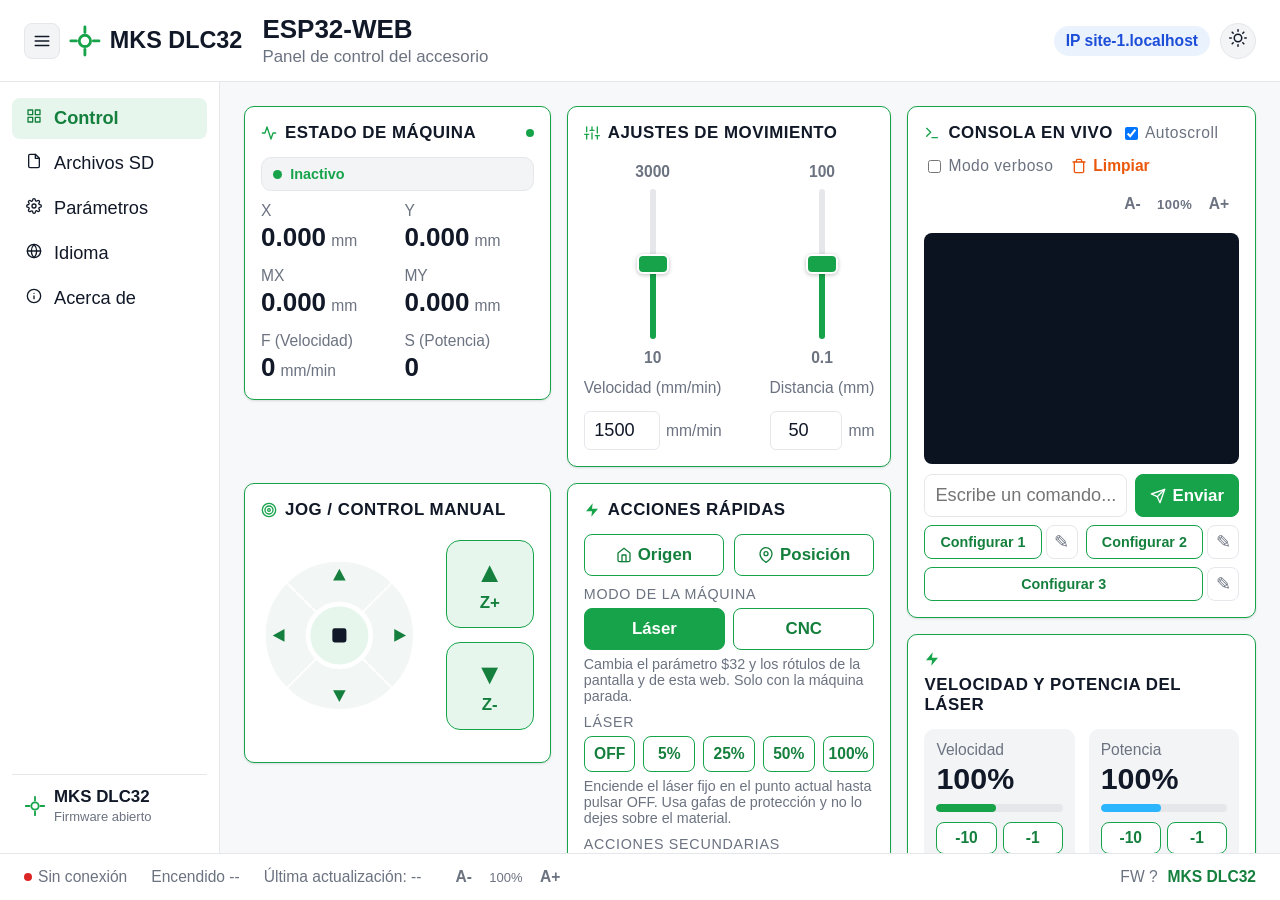
==== commit a626e51a: "Rediseño de LCD y WebUI; probado en MKS LTS V1.1 de una TTS 55 PRO 5W - LCD: pantalla principal con " ====
--- a/webui/index.html
+++ b/webui/index.html
@@ -76,8 +76,8 @@
             <div class="status-item"><label>Y</label><span id="stat-y">0.000</span> <small>mm</small></div>
             <div class="status-item"><label>MX</label><span id="stat-mx">0.000</span> <small>mm</small></div>
             <div class="status-item"><label>MY</label><span id="stat-my">0.000</span> <small>mm</small></div>
-            <div class="status-item"><label>F (Feed)</label><span id="stat-feed">0</span> <small>mm/min</small></div>
-            <div class="status-item"><label>S (Spindle/Light)</label><span id="stat-spindle">0</span></div>
+            <div class="status-item"><label data-laser="F (Velocidad)" data-cnc="F (Avance)">F (Velocidad)</label><span id="stat-feed">0</span> <small>mm/min</small></div>
+            <div class="status-item"><label data-laser="S (Potencia)" data-cnc="S (Husillo)">S (Potencia)</label><span id="stat-spindle">0</span></div>
           </div>
         </div>
 
@@ -149,7 +149,13 @@
             <button class="btn btn-outline" id="btn-home"><span class="btn-icon"><svg viewBox="0 0 24 24" fill="none" stroke="currentColor" stroke-width="2" stroke-linecap="round" stroke-linejoin="round"><path d="M3 9l9-7 9 7v11a2 2 0 0 1-2 2H5a2 2 0 0 1-2-2z"></path><polyline points="9 22 9 12 15 12 15 22"></polyline></svg></span> Origen</button>
             <button class="btn btn-outline" id="btn-position"><span class="btn-icon"><svg viewBox="0 0 24 24" fill="none" stroke="currentColor" stroke-width="2" stroke-linecap="round" stroke-linejoin="round"><path d="M21 10c0 7-9 13-9 13s-9-6-9-13a9 9 0 0 1 18 0z"></path><circle cx="12" cy="10" r="3"></circle></svg></span> Posición</button>
           </div>
-          <div class="quick-actions-label">LÁSER / SPINDLE</div>
+          <div class="quick-actions-label">MODO DE LA MÁQUINA</div>
+          <div class="mode-switch" id="mode-switch">
+            <button class="btn btn-outline active" data-mode="1">Láser</button>
+            <button class="btn btn-outline" data-mode="0">CNC</button>
+          </div>
+          <p class="mode-hint">Cambia el parámetro $32 y los rótulos de la pantalla y de esta web. Solo con la máquina parada.</p>
+          <div class="quick-actions-label" data-laser="LÁSER" data-cnc="HUSILLO">LÁSER</div>
           <div class="laser-power-row">
             <button class="btn btn-outline btn-power" data-power="0">OFF</button>
             <button class="btn btn-outline btn-power" data-power="5">5%</button>
@@ -157,6 +163,7 @@
             <button class="btn btn-outline btn-power" data-power="50">50%</button>
             <button class="btn btn-outline btn-power" data-power="100">100%</button>
           </div>
+          <p class="mode-hint">Enciende el láser fijo en el punto actual hasta pulsar OFF. Usa gafas de protección y no lo dejes sobre el material.</p>
           <div class="quick-actions-label">ACCIONES SECUNDARIAS</div>
           <div class="quick-actions-grid">
             <button class="btn btn-outline" id="btn-zero"><span>&#8982;</span> Establecer cero (X,Y)</button>
@@ -169,6 +176,7 @@
 
        </div>
 
+        <div class="control-right">
         <div class="card card-console">
           <div class="card-header">
             <span class="card-icon"><svg viewBox="0 0 24 24" fill="none" stroke="currentColor" stroke-width="2" stroke-linecap="round" stroke-linejoin="round"><polyline points="4 17 10 11 4 5"></polyline><line x1="12" y1="19" x2="20" y2="19"></line></svg></span> CONSOLA EN VIVO
@@ -200,6 +208,38 @@
               <button class="console-macro-edit" id="console-macro-3-edit" title="Configurar">&#9998;</button>
             </div>
           </div>
+        </div>
+
+        <div class="card card-overrides">
+          <div class="card-header"><span class="card-icon"><svg viewBox="0 0 24 24" fill="currentColor" stroke="none"><polygon points="13 2 3 14 12 14 11 22 21 10 12 10 13 2"></polygon></svg></span> <span data-laser="VELOCIDAD Y POTENCIA DEL LÁSER" data-cnc="AVANCE Y VELOCIDAD DEL HUSILLO">VELOCIDAD Y POTENCIA DEL LÁSER</span></div>
+          <div class="ovr-grid">
+            <div class="ovr-block" data-ovr="feed">
+              <div class="ovr-title" data-laser="Velocidad" data-cnc="Avance">Velocidad</div>
+              <div class="ovr-value"><span id="ovr-feed-val">100</span>%</div>
+              <div class="ovr-bar"><div class="ovr-bar-fill ovr-feed" id="ovr-feed-fill"></div></div>
+              <div class="ovr-buttons">
+                <button class="btn btn-outline btn-sm" data-ovr-cmd="feed:-10">-10</button>
+                <button class="btn btn-outline btn-sm" data-ovr-cmd="feed:-1">-1</button>
+                <button class="btn btn-outline btn-sm" data-ovr-cmd="feed:100">100%</button>
+                <button class="btn btn-outline btn-sm" data-ovr-cmd="feed:+1">+1</button>
+                <button class="btn btn-outline btn-sm" data-ovr-cmd="feed:+10">+10</button>
+              </div>
+            </div>
+            <div class="ovr-block" data-ovr="spindle">
+              <div class="ovr-title" data-laser="Potencia" data-cnc="Husillo">Potencia</div>
+              <div class="ovr-value"><span id="ovr-spindle-val">100</span>%</div>
+              <div class="ovr-bar"><div class="ovr-bar-fill ovr-spindle" id="ovr-spindle-fill"></div></div>
+              <div class="ovr-buttons">
+                <button class="btn btn-outline btn-sm" data-ovr-cmd="spindle:-10">-10</button>
+                <button class="btn btn-outline btn-sm" data-ovr-cmd="spindle:-1">-1</button>
+                <button class="btn btn-outline btn-sm" data-ovr-cmd="spindle:100">100%</button>
+                <button class="btn btn-outline btn-sm" data-ovr-cmd="spindle:+1">+1</button>
+                <button class="btn btn-outline btn-sm" data-ovr-cmd="spindle:+10">+10</button>
+              </div>
+            </div>
+          </div>
+          <p class="ovr-hint">Se aplican en vivo durante el trabajo, de 10 % a 200 %. El 100 % es el valor programado en el archivo.</p>
+        </div>
         </div>
 
       </div>
@@ -367,6 +407,36 @@
           <div class="settings-validation-row"><span>Nombre de host</span><span id="about-host">--</span></div>
           <div class="settings-validation-row"><span>Dirección IP</span><span id="about-ip">--</span></div>
           <div class="settings-validation-row"><span>Versión de la WebUI</span><span id="about-webui">--</span></div>
+          <div class="settings-validation-row"><span>Probado en</span><span>MKS LTS V1.1 · TTS 55 PRO 5W</span></div>
+        </div>
+
+        <div class="card about-card">
+          <div class="card-header">ACTUALIZAR WEBUI</div>
+          <p class="about-desc">Sube un archivo index.html.gz (o index.html) para reemplazar esta interfaz en la memoria interna de la placa.</p>
+          <div class="about-actions">
+            <button type="button" class="btn btn-primary" id="webui-update-btn">Actualizar WebUI</button>
+            <input type="file" id="webui-update-input" accept=".gz,.html" hidden>
+          </div>
+          <div class="sd-upload-progress" id="webui-update-progress" hidden>
+            <div class="sd-upload-progress-track"><div class="sd-upload-progress-fill" id="webui-update-fill"></div></div>
+          </div>
+          <p class="about-msg" id="webui-update-msg"></p>
+        </div>
+
+        <div class="card about-card">
+          <div class="card-header">INSTRUCCIONES</div>
+          <div class="about-steps-title">WebUI</div>
+          <ol class="about-steps">
+            <li>Para cambiar esta interfaz, genera el archivo index.html.gz con «python3 webui/build.py» (o descarga el de la última versión del repositorio).</li>
+            <li>Pulsa «Actualizar WebUI», elige el archivo y espera a que la página se recargue sola. No lo hagas con un trabajo en marcha.</li>
+            <li>Si la interfaz deja de abrir, entra en http://IP-de-la-placa/?index=yes: aparece una página de emergencia para volver a subir el archivo.</li>
+          </ol>
+          <div class="about-steps-title">Imagen de inicio</div>
+          <ol class="about-steps">
+            <li>La imagen que se ve al encender (PNG de 480×320 píxeles) va dentro del firmware: no se cambia desde la web.</li>
+            <li>Conviértela con «python3 tools/png2lvgl.py logo.png». Esto reemplaza lv_pic/mks_logo.c.</li>
+            <li>Después compila y flashea el firmware: «pio run -e mks_dlc32_8mb -t upload».</li>
+          </ol>
         </div>
 
         <div class="card about-card">
@@ -404,6 +474,11 @@
               <span class="lang-name">Interfaz en inglés</span>
               <span class="lang-code">EN</span>
             </button>
+            <button type="button" class="lang-option" data-uilang="zh">
+              <span class="lang-native">中文</span>
+              <span class="lang-name">Interfaz en chino</span>
+              <span class="lang-code">ZH</span>
+            </button>
           </div>
           <div class="settings-validation-row"><span>Idioma de la interfaz</span><span class="sd-badge" id="uilang-current">Español</span></div>
           <div class="settings-validation-row"><span>Alcance</span><span id="uilang-msg">Menús, tablas, avisos y mensajes de esta web. No toca la consola ni la pantalla LCD.</span></div>
@@ -441,8 +516,8 @@
       <div class="card settings-tip lang-notes">
         <div class="card-header">NOTAS</div>
         <p>• El cambio de la pantalla es inmediato: el controlador recarga los textos del LCD en menos de un segundo. Si la página abierta no cambia de texto, entra y sale de esa página.</p>
-        <p>• 中文 y Deutsch muestran los textos en inglés: en el firmware solo existen <code>language_en.h</code> (inglés) y <code>language_es.h</code> (español).</p>
-        <p>• El botón 中文 de la pantalla puede salir con un recuadro: la fuente del LCD <code>dlc32Font</code> no incluye glifos chinos (sí tiene tildes, ñ, ¿ y ¡).</p>
+        <p>• Deutsch muestra los textos en inglés: el firmware solo trae textos en inglés, español y chino.</p>
+        <p>• El chino (中文) usa solo los 131 caracteres chinos que trae la fuente de la pantalla: algunos textos usan sinónimos o se quedan en inglés. Las tildes, la ñ, ¿ y ¡ se ven con una fuente Latin-1 (Roboto).</p>
         <p>• El idioma de la pantalla se guarda en NVS: sobrevive a los reinicios. El de esta web se guarda en el navegador (localStorage) y no afecta a nadie más.</p>
       </div>
     </section>
@@ -465,7 +540,8 @@
   </span>
 </footer>
 
-<script src="js/i18n.js"></script>
+<script src="js/i18n_zh.js"></script>
+  <script src="js/i18n.js"></script>
 <script src="js/app.js"></script>
 </body>
 </html>
--- a/webui/css/style.css
+++ b/webui/css/style.css
@@ -13,6 +13,9 @@
   --surface-2:#f3f4f6;
   --divider:#f1f2f4;
   --input-bg:#ffffff;
+  --scroll-thumb:#c4c9d2;
+  --scroll-track:#eef0f3;
+  --orange:#ea580c;
 }
 body.dark{
   --green:#22c55e;
@@ -26,7 +29,20 @@
   --surface-2:#242830;
   --divider:#2a2f38;
   --input-bg:#20242c;
-}
+  --scroll-thumb:#4a5160;
+  --scroll-track:#1a1d23;
+  --orange:#fb923c;
+  color-scheme:dark;
+}
+/* barras de desplazamiento: siguen el tema activo (estandar + WebKit antiguo) */
+*{scrollbar-color:var(--scroll-thumb) var(--scroll-track);scrollbar-width:thin;}
+*::-webkit-scrollbar{width:10px;height:10px;}
+*::-webkit-scrollbar-track{background:var(--scroll-track);}
+*::-webkit-scrollbar-thumb{background:var(--scroll-thumb);border-radius:6px;border:2px solid var(--scroll-track);}
+*::-webkit-scrollbar-thumb:hover{background:var(--green);}
+*::-webkit-scrollbar-corner{background:var(--scroll-track);}
+#console-clear,#console-clear:hover{color:var(--orange);}
+#console-clear:hover{background:var(--surface-2);}
 body.dark .text-size-control span{color:var(--green-dark);}
 *{box-sizing:border-box;}
 body{
@@ -79,7 +95,7 @@
 /* Layout */
 .layout{display:flex;min-height:calc(100vh - 130px);}
 .sidebar{
-  width:220px;flex-shrink:0;overflow:hidden;transition:width .2s ease,padding .2s ease;
+  width:220px;flex-shrink:0;overflow-x:hidden;overflow-y:auto;transition:width .2s ease,padding .2s ease;
   background:var(--card-bg);
   border-right:1px solid var(--border);
   display:flex;flex-direction:column;justify-content:space-between;
@@ -402,3 +418,47 @@
 .about-links span{color:var(--text-muted);font-size:0.9rem;}
 .about-license{margin:0;color:var(--text-muted);font-size:0.9rem;line-height:1.5;}
 @media (max-width:1000px){.about-body{grid-template-columns:1fr;}}
+
+/* ---------- Barras fijas: la superior y la de estado no se desplazan; solo el contenido ---------- */
+html,body{height:100%;}
+body{display:flex;flex-direction:column;height:100vh;overflow:hidden;}
+.topbar,.statusbar{flex:none;}
+.layout{flex:1 1 auto;min-height:0;}
+.content{min-width:0;overflow:auto;}
+
+/* ---------- Columna derecha de Control: consola y controles del laser ---------- */
+.grid-control{min-width:0;}
+.control-right{flex:1 1 35%;min-width:0;display:flex;flex-direction:column;gap:16px;}
+.control-right .card-console{flex:1 1 auto;min-width:0;}
+.console-input-row input{min-width:0;}
+.console-macros{flex-wrap:wrap;}
+
+.ovr-grid{display:grid;grid-template-columns:1fr 1fr;gap:14px;}
+.ovr-block{background:var(--surface-2);border-radius:10px;padding:12px;min-width:0;}
+.ovr-title{font-size:0.975rem;color:var(--text-muted);}
+.ovr-value{font-size:1.9rem;font-weight:700;margin:2px 0 8px;}
+.ovr-bar{height:8px;border-radius:4px;background:var(--border);overflow:hidden;}
+.ovr-bar-fill{height:100%;width:0;border-radius:4px;transition:width .15s;}
+.ovr-feed{background:var(--green);}
+.ovr-spindle{background:#2bb5ff;}
+.ovr-buttons{display:flex;flex-wrap:wrap;gap:6px;margin-top:10px;}
+.ovr-buttons .btn{flex:1 1 0;min-width:44px;}
+.ovr-hint{margin:12px 0 0;font-size:0.894rem;color:var(--text-muted);}
+@media (max-width:1000px){.control-right{flex:1 1 auto;}.ovr-grid{grid-template-columns:1fr;}}
+
+/* ---------- Modo de la maquina: laser / CNC ---------- */
+.mode-switch{display:flex;gap:8px;}
+.mode-switch .btn{flex:1;}
+.mode-switch .btn.active{background:var(--green);border-color:var(--green);color:#fff;}
+.mode-hint{margin:6px 0 10px;font-size:0.894rem;color:var(--text-muted);}
+.lang-notes{margin-top:14px;}
+
+/* Acerca de: actualizar WebUI e instrucciones */
+.about-actions{display:flex;gap:10px;margin-top:12px;}
+.about-actions .btn{flex:1;}
+.about-msg{margin:10px 0 0;font-size:0.95rem;color:var(--text-muted);min-height:1.4em;}
+.about-msg.is-error{color:var(--danger);}
+.about-msg.is-ok{color:var(--green-dark);}
+.about-steps-title{margin:14px 0 6px;font-weight:700;color:var(--green-dark);}
+.about-steps{margin:0;padding-left:20px;color:var(--text-muted);font-size:0.95rem;line-height:1.55;}
+.about-steps li{margin-bottom:6px;}
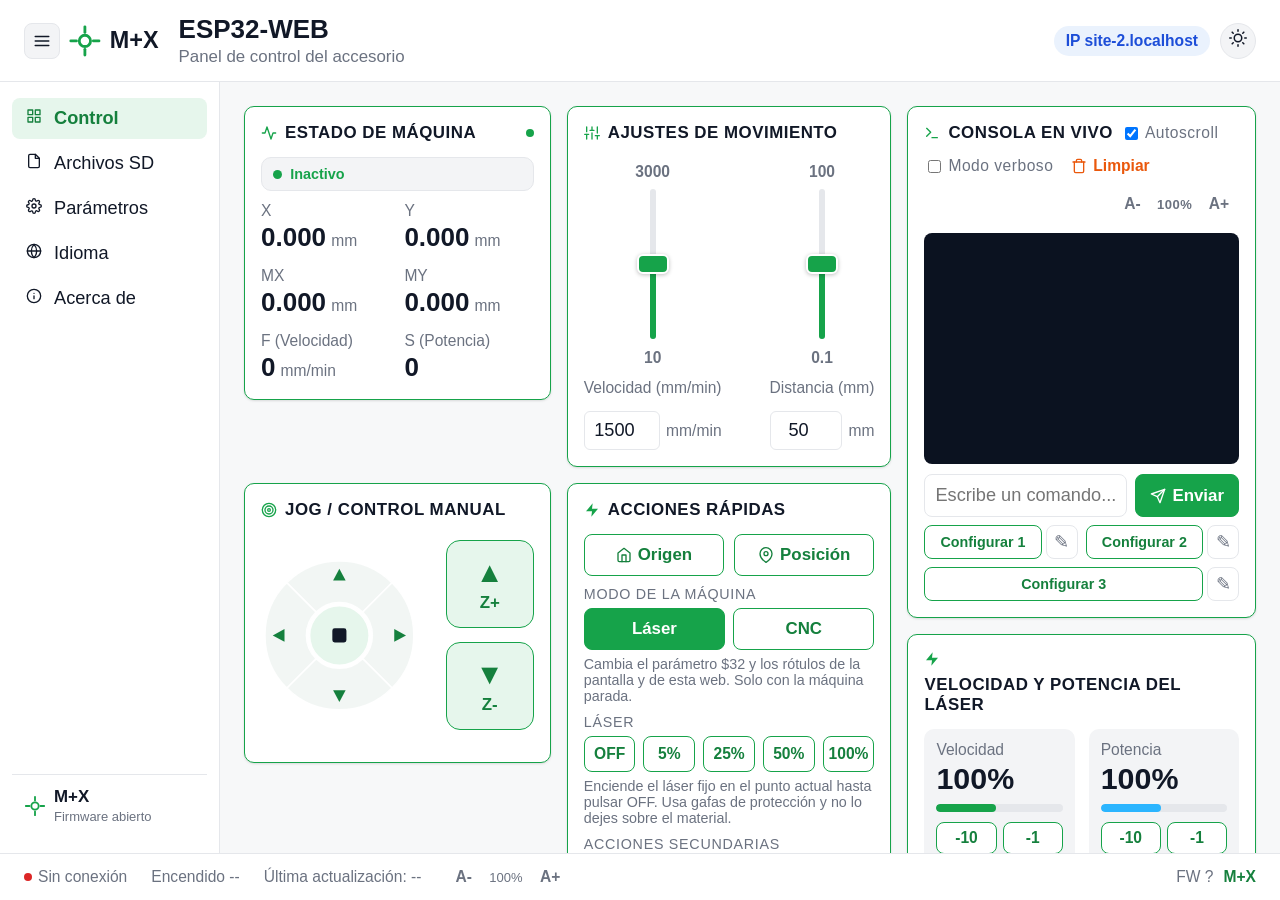
==== commit 0f9e0304: "Nombre oficial del firmware: M+X - LCD: «Acerca de» muestra M+X; FW_NAME pasa a V1.0(M+X.8M.20261001" ====
--- a/webui/index.html
+++ b/webui/index.html
@@ -3,7 +3,7 @@
 <head>
 <meta charset="utf-8">
 <meta name="viewport" content="width=device-width, initial-scale=1">
-<title>MKS DLC32 - ESP32-WEB</title>
+<title>M+X - ESP32-WEB</title>
 <link rel="stylesheet" href="css/style.css">
 </head>
 <body>
@@ -15,7 +15,7 @@
     </button>
     <span class="logo icon-logo"><svg viewBox="0 0 24 24" fill="none" stroke="currentColor" stroke-width="2" stroke-linecap="round" stroke-linejoin="round"><circle cx="12" cy="12" r="4"></circle><line x1="12" y1="2" x2="12" y2="6"></line><line x1="12" y1="18" x2="12" y2="22"></line><line x1="2" y1="12" x2="6" y2="12"></line><line x1="18" y1="12" x2="22" y2="12"></line></svg></span>
     <div class="brand-text">
-      <div class="brand-name">MKS DLC32</div>
+      <div class="brand-name">M+X</div>
     </div>
   </div>
   <div class="topbar-title">
@@ -52,7 +52,7 @@
     <div class="sidebar-footer">
       <span class="logo-sm icon-logo"><svg viewBox="0 0 24 24" fill="none" stroke="currentColor" stroke-width="2" stroke-linecap="round" stroke-linejoin="round"><circle cx="12" cy="12" r="4"></circle><line x1="12" y1="2" x2="12" y2="6"></line><line x1="12" y1="18" x2="12" y2="22"></line><line x1="2" y1="12" x2="6" y2="12"></line><line x1="18" y1="12" x2="22" y2="12"></line></svg></span>
       <div class="sidebar-footer-text">
-        <div>MKS DLC32</div>
+        <div>M+X</div>
         <small>Firmware abierto</small>
       </div>
     </div>
@@ -397,8 +397,8 @@
           <div class="about-hero">
             <span class="logo icon-logo"><svg viewBox="0 0 24 24" fill="none" stroke="currentColor" stroke-width="2" stroke-linecap="round" stroke-linejoin="round"><circle cx="12" cy="12" r="4"></circle><line x1="12" y1="2" x2="12" y2="6"></line><line x1="12" y1="18" x2="12" y2="22"></line><line x1="2" y1="12" x2="6" y2="12"></line><line x1="18" y1="12" x2="22" y2="12"></line></svg></span>
             <div>
-              <div class="about-title">MKS DLC32 Firmware</div>
-              <p class="about-desc">Firmware Grbl_ESP32 para la controladora MKS DLC32, con interfaz web integrada y pantalla táctil. Pensado para láser y CNC de uso general.</p>
+              <div class="about-title">M+X</div>
+              <p class="about-desc">M+X es un firmware Grbl_ESP32 para controladoras MKS DLC32 y compatibles, con interfaz web integrada y pantalla táctil. Pensado para láser y CNC de uso general.</p>
             </div>
           </div>
           <div class="settings-validation-row"><span>Firmware</span><span class="sd-badge" id="about-fw">--</span></div>
@@ -536,7 +536,7 @@
   </div>
   <span class="status-right">
     <span id="footer-fw-version" class="footer-fw-plain">FW --</span>
-    <a href="https://github.com/charlymigenes-ux/MKS-DLC32-FIRMWARE" target="_blank" rel="noopener" class="footer-link">MKS DLC32</a>
+    <a href="https://github.com/charlymigenes-ux/MKS-DLC32-FIRMWARE" target="_blank" rel="noopener" class="footer-link">M+X</a>
   </span>
 </footer>
 
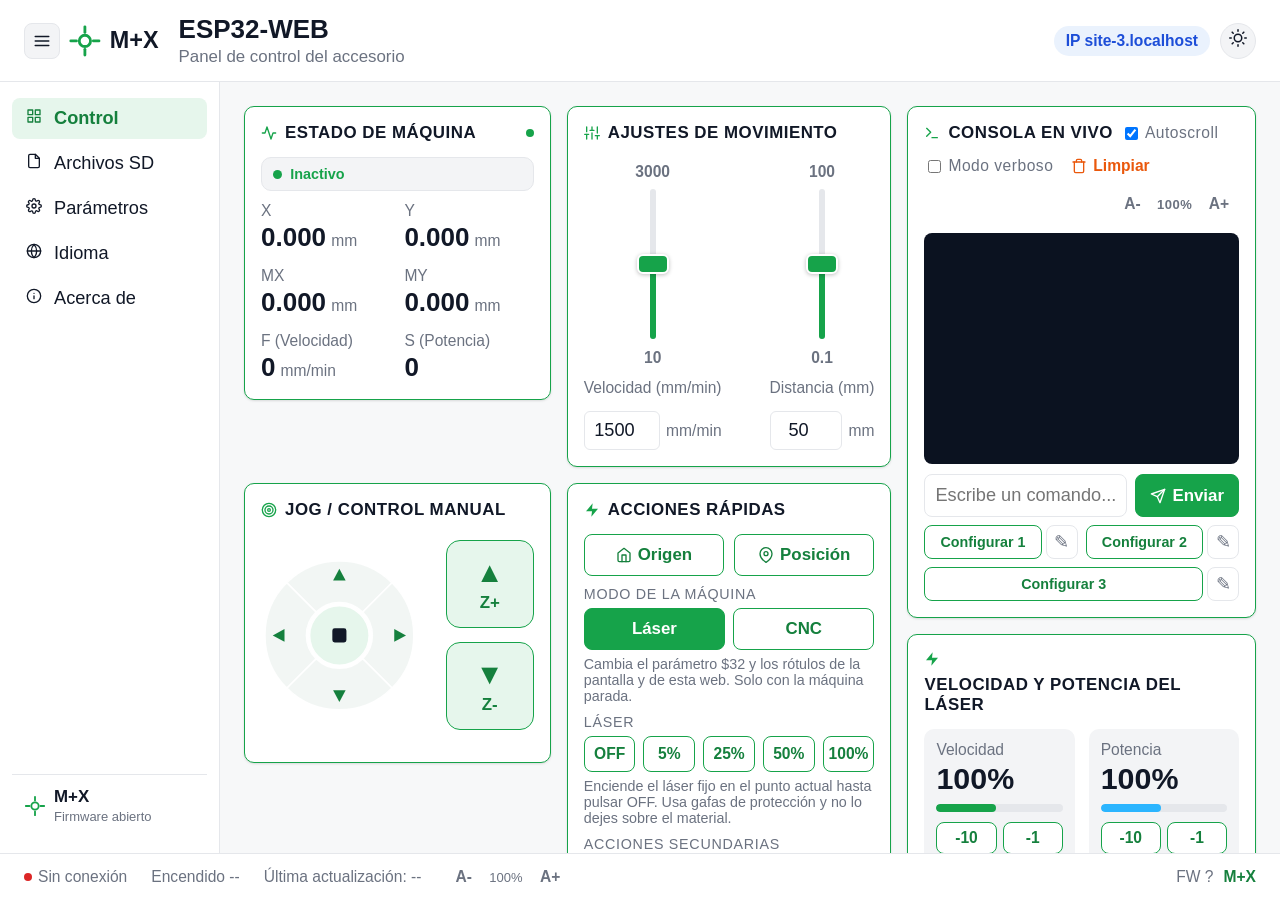
==== commit 3c581ea9: "WebUI: carpetas de la SD, vista previa automática, pasadas, portugués y favicon - Archivos SD: conta" ====
--- a/webui/index.html
+++ b/webui/index.html
@@ -4,6 +4,7 @@
 <meta charset="utf-8">
 <meta name="viewport" content="width=device-width, initial-scale=1">
 <title>M+X - ESP32-WEB</title>
+  <link rel="icon" type="image/png" href="[data-uri]">
 <link rel="stylesheet" href="css/style.css">
 </head>
 <body>
@@ -256,6 +257,7 @@
               <input type="text" id="sd-search" placeholder="Buscar archivo...">
             </div>
             <button class="btn btn-outline btn-sm" id="sd-refresh"><span class="btn-icon"><svg viewBox="0 0 24 24" fill="none" stroke="currentColor" stroke-width="2" stroke-linecap="round" stroke-linejoin="round"><polyline points="23 4 23 10 17 10"></polyline><polyline points="1 20 1 14 7 14"></polyline><path d="M3.51 9a9 9 0 0 1 14.85-3.36L23 10M1 14l4.64 4.36A9 9 0 0 0 20.49 15"></path></svg></span> Actualizar</button>
+            <button class="btn btn-outline btn-sm" id="sd-newdir-btn" title="Nueva carpeta">&#128193;+ Nueva carpeta</button>
             <button class="btn btn-primary btn-sm" id="sd-upload-btn"><span class="btn-icon"><svg viewBox="0 0 24 24" fill="none" stroke="currentColor" stroke-width="2" stroke-linecap="round" stroke-linejoin="round"><path d="M21 15v4a2 2 0 0 1-2 2H5a2 2 0 0 1-2-2v-4"></path><polyline points="17 8 12 3 7 8"></polyline><line x1="12" y1="3" x2="12" y2="15"></line></svg></span> Subir archivo</button>
             <input type="file" id="sd-upload-input" hidden multiple>
           </div>
@@ -263,6 +265,7 @@
             <div class="sd-upload-progress-label" id="sd-upload-progress-label"></div>
             <div class="sd-upload-progress-track"><div class="sd-upload-progress-fill" id="sd-upload-progress-fill"></div></div>
           </div>
+          <div class="sd-pathbar"><div id="sd-breadcrumb" class="sd-breadcrumb"></div><span id="sd-count" class="sd-count"></span></div>
           <div class="sd-filters">
             <div class="filter-block">
               <label>Ordenar por</label>
@@ -273,10 +276,12 @@
               <select id="sd-page-size"><option value="50">50</option><option value="100">100</option><option value="999999">Todos</option></select>
             </div>
           </div>
-          <table class="sd-table">
-            <thead><tr><th></th><th>Archivo</th><th>Tamaño</th><th>Estado</th></tr></thead>
-            <tbody id="sd-table-body"></tbody>
-          </table>
+          <div class="sd-table-wrap">
+            <table class="sd-table">
+              <thead><tr><th></th><th>Archivo</th><th>Tamaño</th><th>Estado</th></tr></thead>
+              <tbody id="sd-table-body"></tbody>
+            </table>
+          </div>
           <div class="sd-footer">
             <span id="sd-space-label">SD -- | Usado -- | Libre --</span>
             <div class="sd-space-bar"><div class="sd-space-bar-fill" id="sd-space-fill"></div></div>
@@ -288,7 +293,7 @@
           <div class="card-header"><span class="card-icon"><svg viewBox="0 0 24 24" fill="none" stroke="currentColor" stroke-width="2" stroke-linecap="round" stroke-linejoin="round"><path d="M14 2H6a2 2 0 0 0-2 2v16a2 2 0 0 0 2 2h12a2 2 0 0 0 2-2V8z"></path><polyline points="14 2 14 8 20 8"></polyline></svg></span> DETALLES DEL ARCHIVO</div>
           <div id="sd-details-empty" class="sd-details-empty">Selecciona un archivo de la lista.</div>
           <div id="sd-details-body" class="sd-details-body" hidden>
-            <div class="sd-details-title"><span id="sd-detail-name"></span></div>
+            <div class="sd-details-title"><span id="sd-detail-name" translate="no"></span></div>
             <div class="sd-details-grid">
               <div><label>Tamaño</label><span id="sd-detail-size"></span></div>
               <div><label>Modificado</label><span id="sd-detail-modified"></span></div>
@@ -296,12 +301,12 @@
 
             <div class="sd-preview-header">
               VISTA PREVIA DEL TRABAJO
-              <button class="btn btn-ghost btn-sm" id="sd-preview-load-btn">Cargar vista previa</button>
+              <button class="btn btn-sm btn-preview" id="sd-preview-load-btn" hidden>Error, reintentar</button>
             </div>
             <div id="sd-preview-body" hidden>
               <div class="sd-preview-grid">
                 <div class="sd-preview-canvas-wrap">
-                  <svg id="sd-preview-svg" viewBox="0 0 200 200" preserveAspectRatio="xMidYMid meet"></svg>
+                  <canvas id="sd-preview-canvas" width="600" height="440"></canvas>
                 </div>
                 <div class="sd-preview-stats">
                   <div><label>Dimensiones</label><span id="sd-preview-dims">--</span></div>
@@ -310,14 +315,25 @@
                 </div>
               </div>
             </div>
-            <div id="sd-preview-loading" hidden>Leyendo archivo...</div>
-
-            <div class="sd-actions">
+            <div id="sd-preview-loading" hidden><div class="sd-preview-loadrow"><span id="sd-preview-status">Leyendo archivo...</span><button type="button" class="sd-row-btn" id="sd-preview-cancel" title="Cancelar" aria-label="Cancelar">✖</button></div><div class="sd-preview-bar"><i id="sd-preview-bar"></i></div></div>
+
+            <div class="sd-runrow" id="sd-runrow">
+              <div class="sd-passes" id="sd-passes-box">
+                <label for="sd-passes">Pasadas</label>
+                <div class="sd-passes-ctl">
+                  <button type="button" class="btn btn-outline btn-sm" id="sd-passes-dec" aria-label="Menos pasadas">&minus;</button>
+                  <input type="number" id="sd-passes" min="1" max="99" step="1" value="1" inputmode="numeric">
+                  <button type="button" class="btn btn-outline btn-sm" id="sd-passes-inc" aria-label="Más pasadas">+</button>
+                </div>
+              </div>
               <button class="btn btn-primary" id="sd-run-btn">
                 <span class="btn-icon" id="sd-run-icon"><svg viewBox="0 0 24 24" fill="currentColor"><polygon points="5 3 19 12 5 21 5 3"></polygon></svg></span>
                 <span id="sd-run-label">Iniciar trabajo</span>
               </button>
-              <button class="btn btn-outline btn-stop" id="sd-stop-btn"><span class="btn-icon"><svg viewBox="0 0 24 24" fill="currentColor"><rect x="5" y="5" width="14" height="14" rx="1"></rect></svg></span> Detener</button>
+            </div>
+            <small class="sd-passes-hint">Veces que se repite el archivo completo (1 a 99).</small>
+            <div class="sd-actions" id="sd-pause-row" hidden>
+              <button class="btn btn-outline" id="sd-pause-btn">Pausar</button>
             </div>
             <div class="sd-actions">
               <button class="btn btn-outline" id="sd-frame-btn"><span class="btn-icon"><svg viewBox="0 0 24 24" fill="none" stroke="currentColor" stroke-width="2" stroke-linecap="round" stroke-linejoin="round"><rect x="3" y="3" width="18" height="18" rx="2"></rect></svg></span> Encuadrar</button>
@@ -448,7 +464,7 @@
             <li><a href="https://github.com/gnea/grbl" target="_blank" rel="noopener">Grbl</a><span>Intérprete de G-code y planificador de movimiento originales.</span></li>
             <li><a href="https://lvgl.io" target="_blank" rel="noopener">LVGL</a><span>Biblioteca gráfica de la pantalla táctil.</span></li>
           </ul>
-          <p class="about-license">Este programa es software libre: puedes redistribuirlo y modificarlo bajo los términos de la <b>GNU General Public License v3</b>. Se distribuye sin ninguna garantía.</p>
+          <p class="about-license">Este programa es software libre: puedes redistribuirlo y modificarlo bajo los términos de la <b>GNU General Public License v3</b>. <b class="license-warn">Se distribuye sin ninguna garantía.</b></p>
         </div>
       </div>
     </section>
@@ -479,6 +495,11 @@
               <span class="lang-name">Interfaz en chino</span>
               <span class="lang-code">ZH</span>
             </button>
+            <button type="button" class="lang-option" data-uilang="pt">
+              <span class="lang-native">Português</span>
+              <span class="lang-name">Interfaz en portugués</span>
+              <span class="lang-code">PT</span>
+            </button>
           </div>
           <div class="settings-validation-row"><span>Idioma de la interfaz</span><span class="sd-badge" id="uilang-current">Español</span></div>
           <div class="settings-validation-row"><span>Alcance</span><span id="uilang-msg">Menús, tablas, avisos y mensajes de esta web. No toca la consola ni la pantalla LCD.</span></div>
@@ -498,8 +519,8 @@
               <span class="lang-code">$40=1</span>
             </button>
             <button type="button" class="lang-option" data-lang="2">
-              <span class="lang-native">Deutsch</span>
-              <span class="lang-name">Alemán</span>
+              <span class="lang-native">Português</span>
+              <span class="lang-name">Portugués</span>
               <span class="lang-code">$40=2</span>
             </button>
             <button type="button" class="lang-option" data-lang="3">
@@ -516,7 +537,7 @@
       <div class="card settings-tip lang-notes">
         <div class="card-header">NOTAS</div>
         <p>• El cambio de la pantalla es inmediato: el controlador recarga los textos del LCD en menos de un segundo. Si la página abierta no cambia de texto, entra y sale de esa página.</p>
-        <p>• Deutsch muestra los textos en inglés: el firmware solo trae textos en inglés, español y chino.</p>
+        <p>• El portugués (Português) es el de Brasil. Las tildes y la ç se ven con la misma fuente Latin-1 (Roboto) que el español.</p>
         <p>• El chino (中文) usa solo los 131 caracteres chinos que trae la fuente de la pantalla: algunos textos usan sinónimos o se quedan en inglés. Las tildes, la ñ, ¿ y ¡ se ven con una fuente Latin-1 (Roboto).</p>
         <p>• El idioma de la pantalla se guarda en NVS: sobrevive a los reinicios. El de esta web se guarda en el navegador (localStorage) y no afecta a nadie más.</p>
       </div>
@@ -540,7 +561,8 @@
   </span>
 </footer>
 
-<script src="js/i18n_zh.js"></script>
+<script src="js/i18n_pt.js"></script>
+  <script src="js/i18n_zh.js"></script>
   <script src="js/i18n.js"></script>
 <script src="js/app.js"></script>
 </body>
--- a/webui/css/style.css
+++ b/webui/css/style.css
@@ -274,7 +274,26 @@
 .console-input-row input{flex:1;padding:10px;border:1px solid var(--border);border-radius:8px;background:var(--input-bg);color:var(--text);}
 
 /* SD File view */
-.grid-sdfile{display:grid;grid-template-columns:2fr 1fr;gap:16px;align-items:start;}
+.grid-sdfile{display:grid;grid-template-columns:2fr 1fr;gap:16px;align-items:stretch;height:100%;min-height:0;}
+#view-sdfile.active{height:100%;}
+.card-sdlist{display:flex;flex-direction:column;min-height:0;}
+.card-sdlist>*{flex:none;}
+.card-sdlist .sd-table-wrap{flex:1 1 auto;min-height:0;overflow:auto;}
+.card-sdlist .sd-table thead th{position:sticky;top:0;background:var(--card-bg);z-index:1;}
+.card-sdlist .sd-footer{margin-top:0;padding-top:10px;border-top:1px solid var(--divider);}
+.card-sddetails{min-height:0;overflow-x:hidden;overflow-y:auto;}
+.card-sddetails .sd-actions{flex-wrap:wrap;}
+.card-sddetails .sd-actions .btn{min-width:120px;}
+.sd-runrow{display:flex;align-items:flex-end;gap:12px;margin-bottom:6px;}
+.sd-runrow #sd-run-btn{flex:1;min-height:46px;}
+.sd-passes{display:flex;flex-direction:column;gap:4px;margin:0;transition:opacity .15s;}
+.sd-passes.is-disabled{opacity:.4;pointer-events:none;filter:grayscale(1);}
+.sd-passes-hint{display:block;color:var(--text-muted);font-size:0.85rem;margin-bottom:12px;}
+#sd-run-btn.is-stop{background:var(--danger);border-color:var(--danger);color:#fff;}
+.sd-passes label{font-weight:600;font-size:0.85rem;color:var(--text-muted);}
+.sd-passes-ctl{display:flex;align-items:center;gap:6px;}
+.sd-passes-ctl input{width:64px;text-align:center;padding:6px;border:1px solid var(--border);border-radius:8px;background:var(--input-bg);color:var(--text);}
+.sd-passes small{flex-basis:100%;color:var(--text-muted);font-size:0.85rem;}
 .card-sdlist .card-header{align-items:center;}
 .sd-search{flex:1;min-width:160px;}
 .sd-search input{width:100%;padding:8px 10px;border:1px solid var(--border);border-radius:8px;background:var(--input-bg);color:var(--text);}
@@ -317,11 +336,16 @@
   margin:14px 0 10px;
 }
 #sd-preview-loading{color:var(--text-muted);font-size:0.894rem;margin-bottom:10px;}
-.sd-preview-grid{display:grid;grid-template-columns:1fr 1fr;gap:14px;margin-bottom:14px;}
-.sd-preview-canvas-wrap{background:var(--surface-2);border-radius:8px;padding:8px;}
-#sd-preview-svg{width:100%;height:140px;display:block;}
-#sd-preview-svg path{fill:none;stroke:var(--green);stroke-width:1;}
-.sd-preview-stats{display:flex;flex-direction:column;justify-content:center;gap:10px;font-size:0.894rem;}
+.sd-preview-bar{height:6px;border-radius:3px;background:var(--surface-2);margin-top:8px;overflow:hidden;}
+.sd-preview-bar i{display:block;height:100%;width:0;background:var(--green);transition:width .15s linear;}
+.sd-preview-grid{display:grid;grid-template-columns:1fr;gap:12px;margin-bottom:14px;}
+.sd-preview-canvas-wrap{background:#dfe1e5;border:1px solid var(--divider);border-radius:8px;padding:6px;}
+#sd-preview-canvas{width:100%;height:auto;display:block;border-radius:4px;}
+.sd-preview-stats{display:grid;grid-template-columns:repeat(3,1fr);gap:10px;font-size:0.894rem;}
+.btn-preview{background:rgba(245,158,11,.16);border:1px solid rgba(245,158,11,.55);color:var(--amber);font-weight:700;}
+.btn-preview[hidden]{display:none;}
+.btn-preview:hover{background:rgba(245,158,11,.28);}
+.license-warn{color:#ef4444;font-weight:800;}
 .sd-preview-stats label{display:block;color:var(--text-muted);font-size:0.813rem;}
 .sd-preview-stats span{font-weight:700;}
 
@@ -386,7 +410,9 @@
 @media (max-width:1000px){
   .grid-control{flex-direction:column;}
   .control-left{grid-template-columns:1fr;}
-  .grid-sdfile{grid-template-columns:1fr;}
+  .grid-sdfile{grid-template-columns:1fr;height:auto;}
+  #view-sdfile.active{height:auto;}
+  .card-sdlist .sd-table-wrap{max-height:60vh;}
   .settings-body{grid-template-columns:1fr;}
 }
 
@@ -462,3 +488,25 @@
 .about-steps-title{margin:14px 0 6px;font-weight:700;color:var(--green-dark);}
 .about-steps{margin:0;padding-left:20px;color:var(--text-muted);font-size:0.95rem;line-height:1.55;}
 .about-steps li{margin-bottom:6px;}
+
+/* ---- carpetas de la SD ---- */
+.sd-pathbar{display:flex;align-items:center;justify-content:space-between;gap:10px;flex-wrap:wrap;margin:2px 0 8px;font-size:0.894rem;}
+.sd-breadcrumb{display:flex;align-items:center;flex-wrap:wrap;gap:2px;min-width:0;}
+.sd-crumb{background:none;border:none;padding:2px 6px;border-radius:6px;color:var(--green);font:inherit;font-weight:700;cursor:pointer;}
+.sd-crumb:hover{background:var(--surface-2);}
+.sd-crumb.is-last{color:var(--text);cursor:default;}
+.sd-crumb-sep{color:var(--text-muted);}
+.sd-count{color:var(--text-muted);white-space:nowrap;}
+.sd-row-dir{cursor:pointer;}
+.sd-row-dir td:nth-child(2){font-weight:700;}
+.sd-badge-dir{background:rgba(245,158,11,.16);color:var(--amber);}
+.sd-row-btn{margin-left:6px;width:26px;height:26px;border-radius:6px;border:1px solid var(--divider);background:none;color:var(--text-muted);cursor:pointer;font-size:0.8rem;line-height:1;}
+.sd-row-btn:hover{color:var(--text);border-color:var(--green);}
+.sd-row-delete:hover{color:var(--danger);border-color:var(--danger);}
+.sd-empty{text-align:center;color:var(--text-muted);padding:18px 0;}
+.card-sdlist .sd-search{min-width:90px;}
+.card-sdlist .card-header .btn{white-space:nowrap;padding-left:10px;padding-right:10px;}
+.sd-preview-loadrow{display:flex;align-items:center;justify-content:space-between;gap:8px;}
+/* Pasadas: solo los botones − y +, sin las flechas propias del navegador */
+.sd-passes-ctl input[type=number]{-moz-appearance:textfield;appearance:textfield;}
+.sd-passes-ctl input[type=number]::-webkit-outer-spin-button,.sd-passes-ctl input[type=number]::-webkit-inner-spin-button{-webkit-appearance:none;margin:0;}
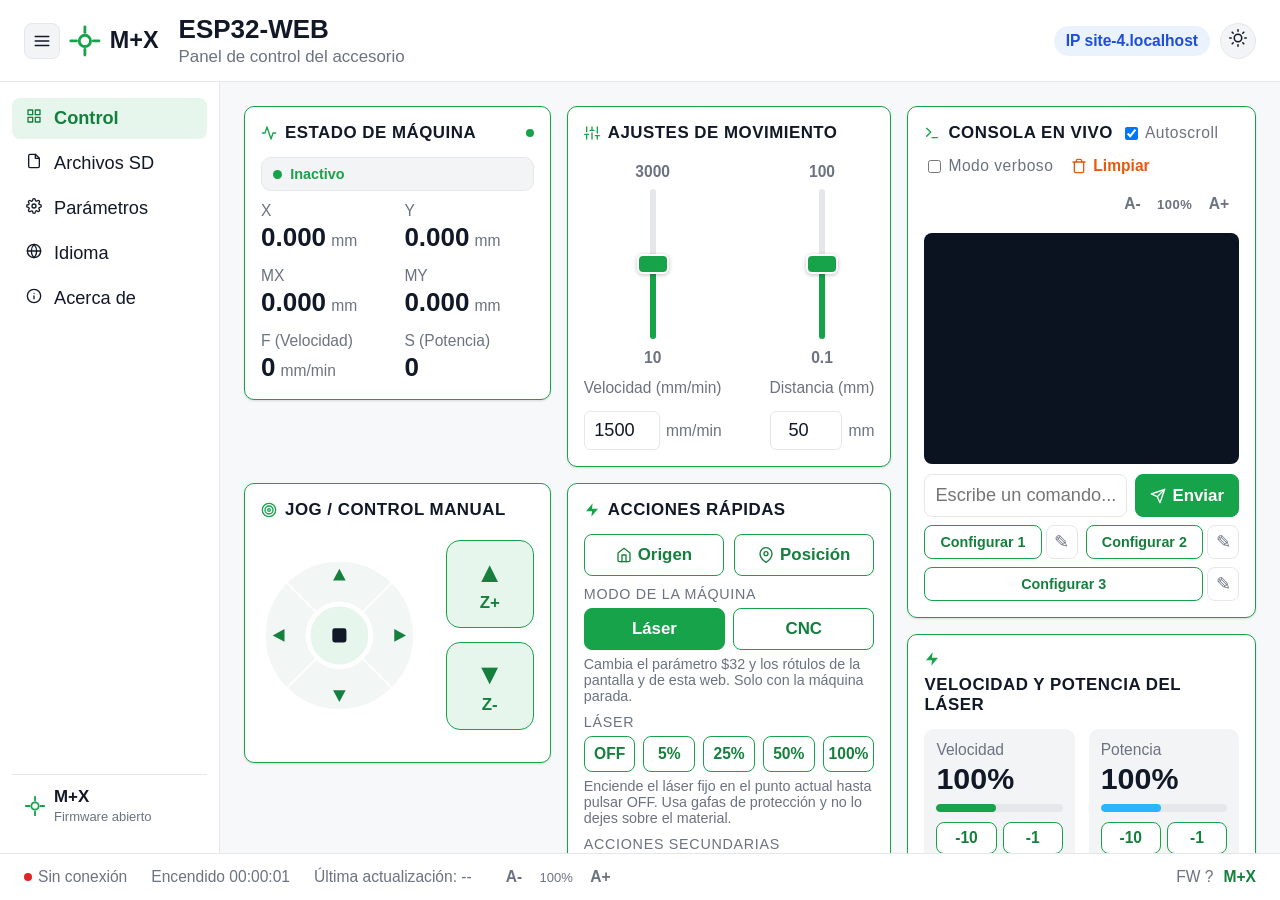
==== commit 14a831e3: "Variante PLOTTER: control de pluma en pantalla y en la WebUI Firmware (-D PLOTTER_MODE, entornos mks" ====
--- a/webui/index.html
+++ b/webui/index.html
@@ -66,6 +66,47 @@
       <div class="grid-control">
        <div class="control-left">
 
+        <div class="card" id="pen-card" hidden>
+          <div class="card-header"><span class="card-icon"><svg viewBox="0 0 24 24" fill="none" stroke="currentColor" stroke-width="2" stroke-linecap="round" stroke-linejoin="round"><path d="M12 20h9"></path><path d="M16.5 3.5a2.121 2.121 0 0 1 3 3L7 19l-4 1 1-4L16.5 3.5z"></path></svg></span> PLUMA <span class="pen-state" id="pen-state">&mdash;</span></div>
+          <div class="pen-body">
+            <div class="pen-main">
+              <div class="pen-readout"><label>Z (trabajo)</label><span id="pen-z">0.000</span> <small>mm</small></div>
+              <div class="pen-actions">
+                <button class="btn btn-primary btn-pen" id="pen-up"><span class="pen-arrow">&#9650;</span> Subir pluma</button>
+                <button class="btn btn-outline btn-pen" id="pen-down"><span class="pen-arrow">&#9660;</span> Bajar pluma</button>
+              </div>
+              <div class="quick-actions-grid">
+                <button class="btn btn-outline" id="pen-zero-z"><span>&#8982;</span> Cero Z (la pluma toca el papel)</button>
+                <button class="btn btn-outline" id="pen-origin"><span>&#8962;</span> A origen</button>
+              </div>
+              <p class="pen-msg" id="pen-msg" role="status" aria-live="polite"></p>
+            </div>
+            <div class="pen-side">
+              <div class="quick-actions-label">AJUSTES DE LA PLUMA</div>
+              <div class="pen-settings">
+                <div class="pen-field">
+                  <label for="pen-set-up">Altura arriba ($41)</label>
+                  <div class="number-input"><input type="number" id="pen-set-up" min="0.5" max="50" step="0.5" value="3"><span>mm</span></div>
+                </div>
+                <div class="pen-field">
+                  <label for="pen-set-down">Altura abajo ($42)</label>
+                  <div class="number-input"><input type="number" id="pen-set-down" min="-5" max="5" step="0.1" value="0"><span>mm</span></div>
+                </div>
+                <div class="pen-field">
+                  <label for="pen-set-plunge">Velocidad de bajada ($43)</label>
+                  <div class="number-input"><input type="number" id="pen-set-plunge" min="50" max="5000" step="50" value="500"><span>mm/min</span></div>
+                </div>
+                <div class="pen-field">
+                  <label for="pen-set-draw">Velocidad de dibujo ($44)</label>
+                  <div class="number-input"><input type="number" id="pen-set-draw" min="100" max="10000" step="100" value="1500"><span>mm/min</span></div>
+                </div>
+              </div>
+              <button class="btn btn-primary btn-sm" id="pen-save">Guardar ajustes de la pluma</button>
+              <p class="mode-hint">Subir y bajar mueven el eje Z en coordenadas de trabajo: Z=0 es la pluma tocando el papel. Solo con la máquina parada.</p>
+            </div>
+          </div>
+        </div>
+
         <div class="card">
           <div class="card-header"><span class="card-icon"><svg viewBox="0 0 24 24" fill="none" stroke="currentColor" stroke-width="2" stroke-linecap="round" stroke-linejoin="round"><polyline points="22 12 18 12 15 21 9 3 6 12 2 12"></polyline></svg></span> ESTADO DE MÁQUINA <span class="state-dot" id="machine-state-dot"></span></div>
           <div class="job-status is-idle" id="job-status">
@@ -150,25 +191,25 @@
             <button class="btn btn-outline" id="btn-home"><span class="btn-icon"><svg viewBox="0 0 24 24" fill="none" stroke="currentColor" stroke-width="2" stroke-linecap="round" stroke-linejoin="round"><path d="M3 9l9-7 9 7v11a2 2 0 0 1-2 2H5a2 2 0 0 1-2-2z"></path><polyline points="9 22 9 12 15 12 15 22"></polyline></svg></span> Origen</button>
             <button class="btn btn-outline" id="btn-position"><span class="btn-icon"><svg viewBox="0 0 24 24" fill="none" stroke="currentColor" stroke-width="2" stroke-linecap="round" stroke-linejoin="round"><path d="M21 10c0 7-9 13-9 13s-9-6-9-13a9 9 0 0 1 18 0z"></path><circle cx="12" cy="10" r="3"></circle></svg></span> Posición</button>
           </div>
-          <div class="quick-actions-label">MODO DE LA MÁQUINA</div>
-          <div class="mode-switch" id="mode-switch">
+          <div class="quick-actions-label hide-plotter">MODO DE LA MÁQUINA</div>
+          <div class="mode-switch hide-plotter" id="mode-switch">
             <button class="btn btn-outline active" data-mode="1">Láser</button>
             <button class="btn btn-outline" data-mode="0">CNC</button>
           </div>
-          <p class="mode-hint">Cambia el parámetro $32 y los rótulos de la pantalla y de esta web. Solo con la máquina parada.</p>
-          <div class="quick-actions-label" data-laser="LÁSER" data-cnc="HUSILLO">LÁSER</div>
-          <div class="laser-power-row">
+          <p class="mode-hint hide-plotter">Cambia el parámetro $32 y los rótulos de la pantalla y de esta web. Solo con la máquina parada.</p>
+          <div class="quick-actions-label hide-plotter" data-laser="LÁSER" data-cnc="HUSILLO">LÁSER</div>
+          <div class="laser-power-row hide-plotter">
             <button class="btn btn-outline btn-power" data-power="0">OFF</button>
             <button class="btn btn-outline btn-power" data-power="5">5%</button>
             <button class="btn btn-outline btn-power" data-power="25">25%</button>
             <button class="btn btn-outline btn-power" data-power="50">50%</button>
             <button class="btn btn-outline btn-power" data-power="100">100%</button>
           </div>
-          <p class="mode-hint">Enciende el láser fijo en el punto actual hasta pulsar OFF. Usa gafas de protección y no lo dejes sobre el material.</p>
+          <p class="mode-hint hide-plotter">Enciende el láser fijo en el punto actual hasta pulsar OFF. Usa gafas de protección y no lo dejes sobre el material.</p>
           <div class="quick-actions-label">ACCIONES SECUNDARIAS</div>
           <div class="quick-actions-grid">
             <button class="btn btn-outline" id="btn-zero"><span>&#8982;</span> Establecer cero (X,Y)</button>
-            <button class="btn btn-outline" id="btn-goorigin"><span>&#8681;</span> Ir a origen (Z)</button>
+            <button class="btn btn-outline hide-plotter" id="btn-goorigin"><span>&#8681;</span> Ir a origen (Z)</button>
           </div>
           <div class="quick-actions-grid">
             <button class="btn btn-outline btn-stop" id="btn-reset-controller"><span class="btn-icon"><svg viewBox="0 0 24 24" fill="none" stroke="currentColor" stroke-width="2" stroke-linecap="round" stroke-linejoin="round"><polyline points="23 4 23 10 17 10"></polyline><path d="M20.49 15a9 9 0 1 1-2.12-9.36L23 10"></path></svg></span> Reiniciar controlador</button>
--- a/webui/css/style.css
+++ b/webui/css/style.css
@@ -510,3 +510,31 @@
 /* Pasadas: solo los botones − y +, sin las flechas propias del navegador */
 .sd-passes-ctl input[type=number]{-moz-appearance:textfield;appearance:textfield;}
 .sd-passes-ctl input[type=number]::-webkit-outer-spin-button,.sd-passes-ctl input[type=number]::-webkit-inner-spin-button{-webkit-appearance:none;margin:0;}
+
+/* ---- Pluma (plotter) ---- */
+#pen-card[hidden]{display:none;}
+body.plotter .hide-plotter{display:none !important;}
+.pen-state{margin-left:auto;font-size:0.975rem;font-weight:700;padding:3px 12px;border-radius:999px;border:1px solid var(--border);color:var(--text-muted);white-space:nowrap;}
+.pen-state.is-up{color:var(--green-dark);border-color:var(--green);background:var(--green-light);}
+.pen-state.is-down{color:var(--text);border-color:var(--text-muted);background:var(--surface-2);}
+.pen-state.is-moving{color:var(--amber);border-color:var(--amber);}
+.pen-readout{display:flex;align-items:baseline;gap:8px;margin-bottom:12px;}
+.pen-readout label{font-size:0.975rem;color:var(--text-muted);}
+.pen-readout span{font-size:1.625rem;font-weight:700;}
+.pen-readout small{font-size:0.975rem;color:var(--text-muted);}
+.pen-actions{display:grid;grid-template-columns:1fr 1fr;gap:10px;margin-bottom:10px;}
+.btn-pen{min-height:56px;font-size:1.15rem;}
+.btn-pen .pen-arrow{font-size:1.3rem;}
+#pen-card .btn:disabled{opacity:.55;cursor:wait;}
+.pen-msg{min-height:1.2em;margin:0 0 8px;font-size:0.9rem;color:var(--green-dark);}
+.pen-msg.is-error{color:var(--danger);}
+.pen-settings label{display:block;font-size:0.975rem;margin-top:6px;}
+.pen-settings .number-input{margin-top:4px;margin-bottom:6px;}
+#pen-save{margin-top:6px;margin-bottom:8px;}
+
+/* la tarjeta de la pluma ocupa una fila entera arriba de la cuadrilla 2x2 (si no, su altura deja huecos) */
+#pen-card{grid-column:1 / -1;}
+.pen-body{display:grid;grid-template-columns:1fr 1fr;gap:24px;align-items:start;}
+.pen-settings{display:grid;grid-template-columns:1fr 1fr;gap:2px 14px;}
+.pen-field label{margin-top:4px;}
+@media (max-width:1000px){.pen-body{grid-template-columns:1fr;gap:8px;}}
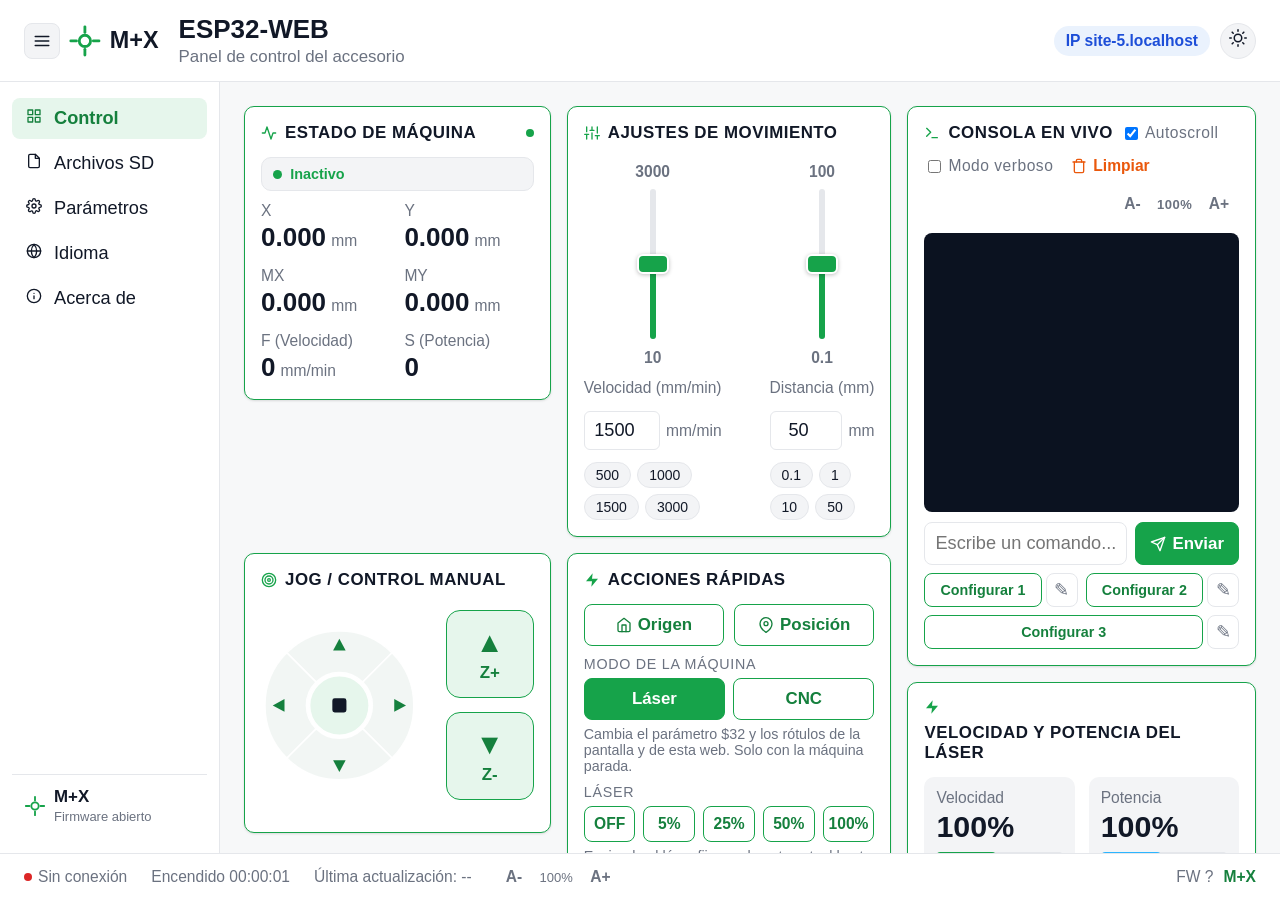
==== commit 7e8a4cbd: "WebUI: Home seguro del plotter (sube la pluma y lanza $H), botones rapidos de distancia y velocidad," ====
--- a/webui/index.html
+++ b/webui/index.html
@@ -79,6 +79,9 @@
                 <button class="btn btn-outline" id="pen-zero-z"><span>&#8982;</span> Cero Z (la pluma toca el papel)</button>
                 <button class="btn btn-outline" id="pen-origin"><span>&#8962;</span> A origen</button>
               </div>
+              <div class="quick-actions-grid">
+                <button class="btn btn-outline" id="pen-home"><span>&#8962;</span> Home: subir pluma y buscar interruptores</button>
+              </div>
               <p class="pen-msg" id="pen-msg" role="status" aria-live="polite"></p>
             </div>
             <div class="pen-side">
@@ -141,6 +144,7 @@
                 <input type="number" id="jog-speed-num" min="10" max="20000" value="1500">
                 <span>mm/min</span>
               </div>
+                <div class="chip-row"><button type="button" class="chip" data-target="jog-speed-num" data-val="500">500</button><button type="button" class="chip" data-target="jog-speed-num" data-val="1000">1000</button><button type="button" class="chip" data-target="jog-speed-num" data-val="1500">1500</button><button type="button" class="chip" data-target="jog-speed-num" data-val="3000">3000</button></div>
             </div>
             <div class="slider-block">
               <div class="slider-label-v" id="jog-dist-max">100</div>
@@ -157,6 +161,7 @@
                 <input type="number" id="jog-dist-num" min="0.1" max="1000" step="0.1" value="50">
                 <span>mm</span>
               </div>
+                <div class="chip-row"><button type="button" class="chip" data-target="jog-dist-num" data-val="0.1">0.1</button><button type="button" class="chip" data-target="jog-dist-num" data-val="1">1</button><button type="button" class="chip" data-target="jog-dist-num" data-val="10">10</button><button type="button" class="chip" data-target="jog-dist-num" data-val="50">50</button></div>
             </div>
           </div>
         </div>
--- a/webui/css/style.css
+++ b/webui/css/style.css
@@ -538,3 +538,11 @@
 .pen-settings{display:grid;grid-template-columns:1fr 1fr;gap:2px 14px;}
 .pen-field label{margin-top:4px;}
 @media (max-width:1000px){.pen-body{grid-template-columns:1fr;gap:8px;}}
+
+/* botones rapidos de distancia y velocidad del movimiento manual */
+.chip-row{display:flex;flex-wrap:wrap;gap:6px;margin-top:8px;}
+.chip{padding:4px 11px;border:1px solid var(--border);border-radius:999px;background:var(--surface-2);color:var(--text);font-size:0.875rem;cursor:pointer;}
+.chip:hover{border-color:var(--green);color:var(--green-dark);}
+/* firmware con el eje Z como servo: no hay Cero Z (Z es una posicion del servo) */
+body.servo #pen-zero-z{display:none;}
+body.servo #pen-origin{grid-column:1 / -1;}
